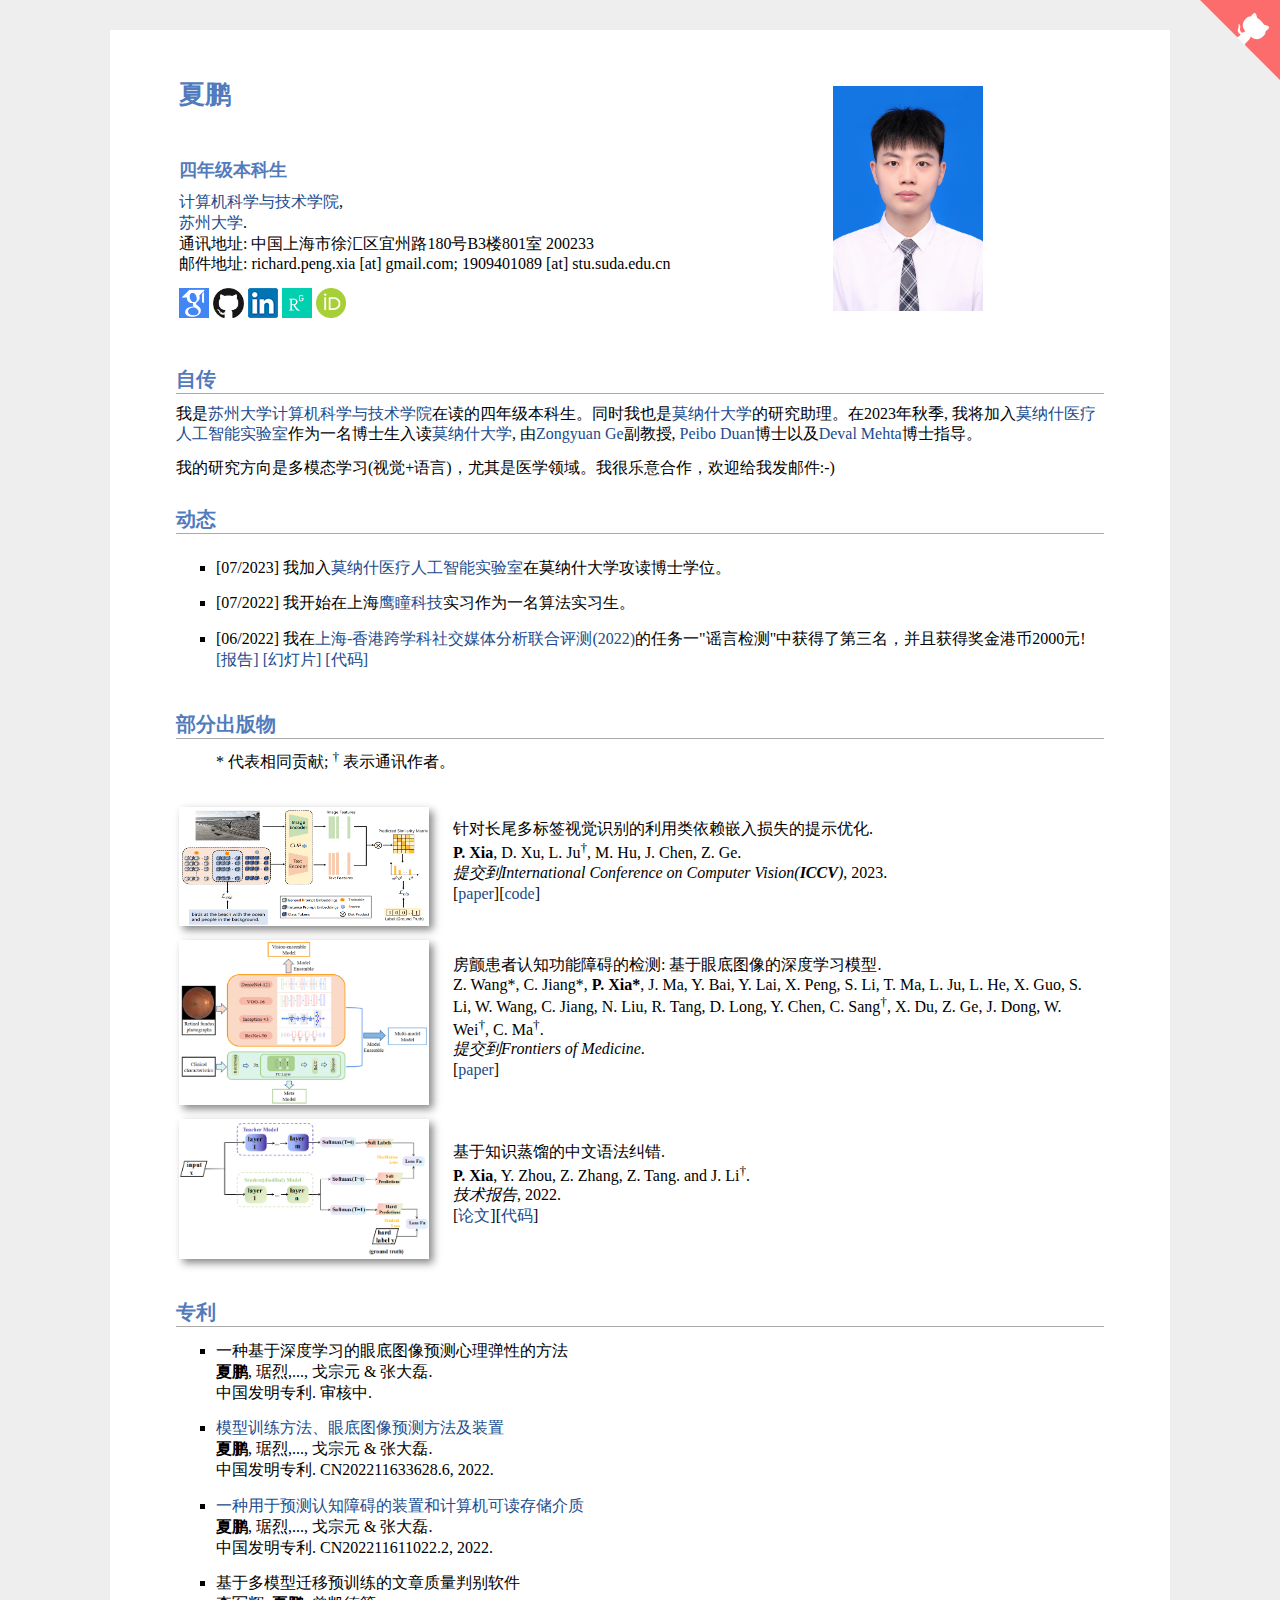
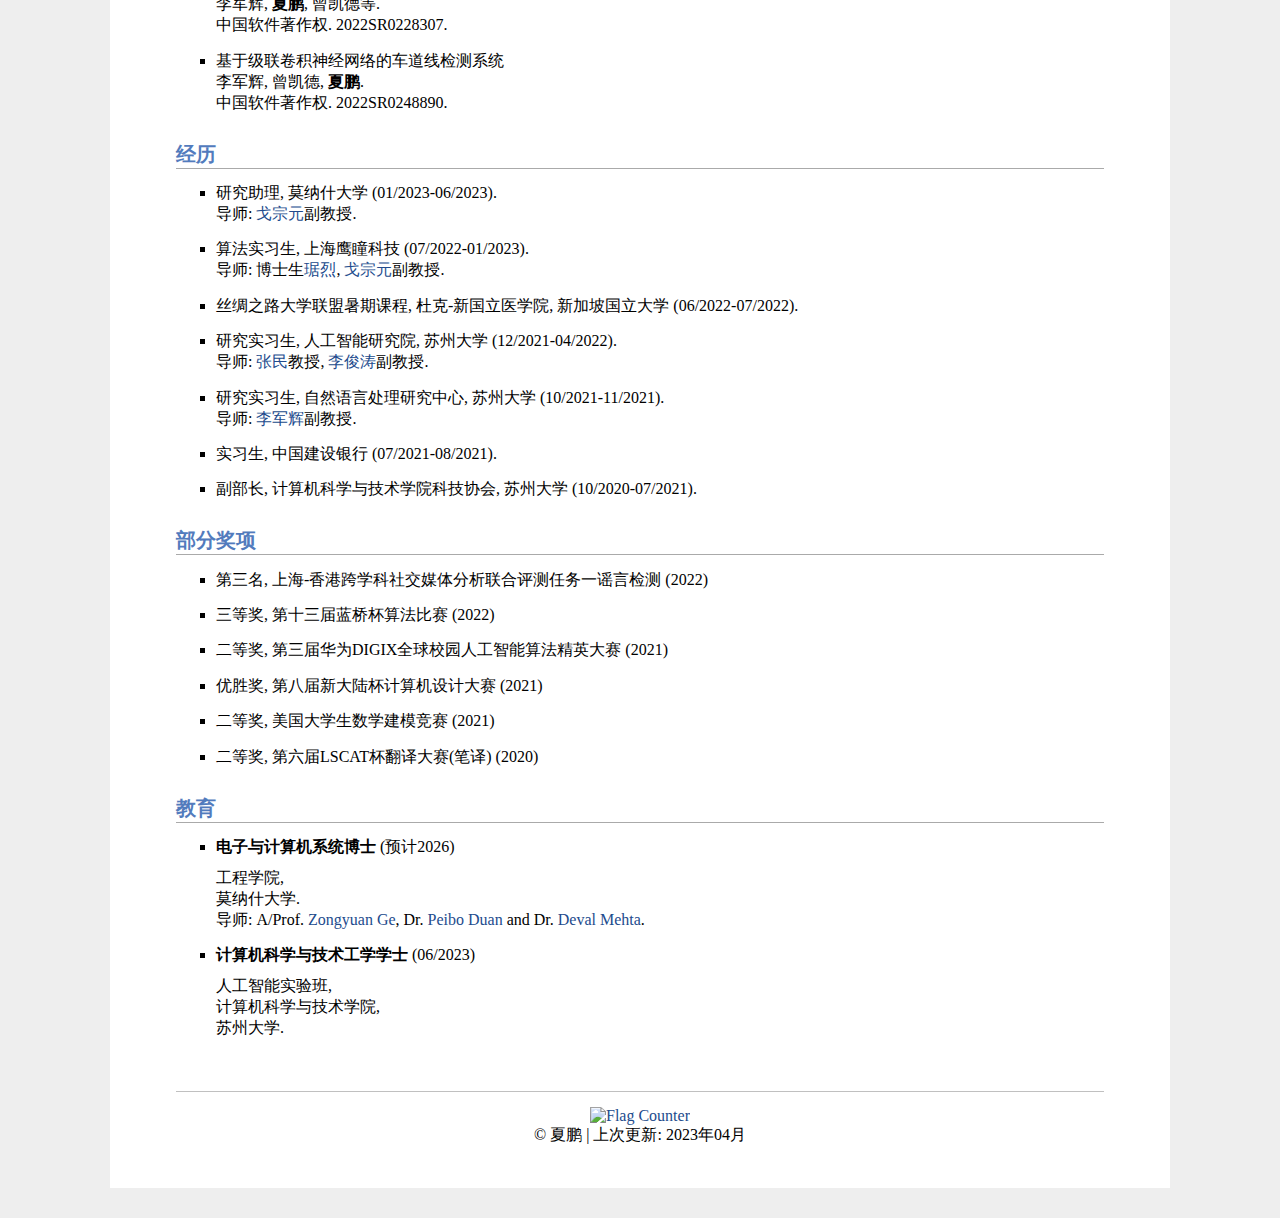
==== cn_homepage.html @ 4cd446a8 "update" ====
<!DOCTYPE html PUBLIC "-//W3C//DTD XHTML 1.1//EN"
  "http://www.w3.org/TR/xhtml11/DTD/xhtml11.dtd">
<html xmlns="http://www.w3.org/1999/xhtml" xml:lang="en">
<head>
<link rel="shortcut icon" href="myIcon.ico">
<link rel="icon" href="./img/nft_1~2.png" sizes="50x50">
<meta http-equiv="Content-Type" content="text/html;charset=utf-8" />

<meta name="keywords" content="Peng Xia, Xia Peng, AI, CS, Soochow University, Monash University"> 
<meta name="description" content="Peng Xia&#39;s home page">
<meta name="google-site-verification" content="X2QFrl-bPeg9AdlMt4VKT9v6MJUSTCf-SrY3CvKt4Zs" />
<link rel="stylesheet" href="jemdoc.css" type="text/css">
<title>夏鹏的主页</title>
<script>
(function(i,s,o,g,r,a,m){i['GoogleAnalyticsObject']=r;i[r]=i[r]||function(){
(i[r].q=i[r].q||[]).push(arguments)},i[r].l=1*new Date();a=s.createElement(o),
m=s.getElementsByTagName(o)[0];a.async=1;a.src=g;m.parentNode.insertBefore(a,m)
})(window,document,'script','https://www.google-analytics.com/analytics.js','ga');

ga('create', 'UA-159069803-1', 'auto');
ga('send', 'pageview');
</script>

</head>
<body>
<div id="layout-content" style="margin-top:25px">
 <a href="https://github.com/Richard88888" class="github-corner"><svg width="80" height="80" viewBox="0 0 250 250" style="fill:#FD6C6C; color:#fff; position: absolute; top: 0; border: 0; right: 0;"><path d="M0,0 L115,115 L130,115 L142,142 L250,250 L250,0 Z"></path><path d="M128.3,109.0 C113.8,99.7 119.0,89.6 119.0,89.6 C122.0,82.7 120.5,78.6 120.5,78.6 C119.2,72.0 123.4,76.3 123.4,76.3 C127.3,80.9 125.5,87.3 125.5,87.3 C122.9,97.6 130.6,101.9 134.4,103.2" fill="currentColor" style="transform-origin: 130px 106px;" class="octo-arm"></path><path d="M115.0,115.0 C114.9,115.1 118.7,116.5 119.8,115.4 L133.7,101.6 C136.9,99.2 139.9,98.4 142.2,98.6 C133.8,88.0 127.5,74.4 143.8,58.0 C148.5,53.4 154.0,51.2 159.7,51.0 C160.3,49.4 163.2,43.6 171.4,40.1 C171.4,40.1 176.1,42.5 178.8,56.2 C183.1,58.6 187.2,61.8 190.9,65.4 C194.5,69.0 197.7,73.2 200.1,77.6 C213.8,80.2 216.3,84.9 216.3,84.9 C212.7,93.1 206.9,96.0 205.4,96.6 C205.1,102.4 203.0,107.8 198.3,112.5 C181.9,128.9 168.3,122.5 157.7,114.1 C157.9,116.9 156.7,120.9 152.7,124.9 L141.0,136.5 C139.8,137.7 141.6,141.9 141.8,141.8 Z" fill="currentColor" class="octo-body"></path></svg></a><style>.github-corner:hover .octo-arm{animation:octocat-wave 560ms ease-in-out}@keyframes octocat-wave{0%,100%{transform:rotate(0)}20%,60%{transform:rotate(-25deg)}40%,80%{transform:rotate(10deg)}}@media (max-width:500px){.github-corner:hover .octo-arm{animation:none}.github-corner .octo-arm{animation:octocat-wave 560ms ease-in-out}}</style>
<style type="text/css">
#cn_name{font-family:楷体}
</style>
<table>
	<tbody>
		<tr>
			<td width="650">
				<div id="toptitle">					
					<h1 id="cn_name">夏鹏</h1><h1>
				</h1></div>

				<h3>	
四年级本科生</h3>
				<p>
					<a href="http://scst.suda.edu.cn">计算机科学与技术学院</a>,  <br>
					<a href="https://www.suda.edu.cn/">苏州大学</a>.
					<br>
					 通讯地址: 中国上海市徐汇区宜州路180号B3楼801室 200233 <br>
					邮件地址: richard.peng.xia [at] gmail.com; 1909401089 [at] stu.suda.edu.cn
				</p>
				<p> 
					<a href="https://scholar.google.com/citations?hl=zh-CN&user=0s-4sR4AAAAJ"><img src="./img/google_scholar.png" height="30px" style="margin-bottom:-3px"></a>
					<a href="https://github.com/Richard88888"><img src="./img/github_s.jpg" height="30px" style="margin-bottom:-3px"></a>
					<a href="https://www.linkedin.cn/incareer/in/peng-xia-a98783239"><img src="./img/LinkedIn_s.png" height="30px" style="margin-bottom:-3px"></a>
					<a href="https://www.researchgate.net/profile/Peng-Xia-26"><img src="./img/rg.png" height="30px" style="margin-bottom:-3px"></a>
					<a href="https://orcid.org/0000-0003-2676-9128"><img src="./img/orcid.jpeg" height="30px" style="margin-bottom:-3px"></a>
					
				</p>
			</td>
			<td>
				<img src="./img/xp.jpg" border="0" width="150"><br>
			</td>
		</tr><tr>
	</tr></tbody>
</table>

<h2 id="biography">自传</h2>
<p>
 	 我是<a href="https://www.suda.edu.cn/">苏州大学</a><a href="http://scst.suda.edu.cn">计算机科学与技术学院</a>在读的四年级本科生。同时我也是<a href="https://www.monash.edu/">莫纳什大学</a>的研究助理。在2023年秋季, 我将加入<a href="https://www.monash.edu/mmai-group">莫纳什医疗人工智能实验室</a>作为一名博士生入读<a href="https://www.monash.edu/">莫纳什大学</a>, 由<a href="https://scholar.google.com.au/citations?user=Q0gUrcIAAAAJ&hl=en">Zongyuan Ge</a>副教授, <a href="https://research.monash.edu/en/persons/ben-duan">Peibo Duan</a>博士以及<a href="https://scholar.google.com/citations?user=bbyetzcAAAAJ&hl=zh-CN&oi=ao">Deval Mehta</a>博士指导。 
</p>

<p> 我的研究方向是多模态学习(视觉+语言)，尤其是医学领域。我很乐意合作，欢迎给我发邮件:-) </p>

<h2>动态</h2>
<div style="overflow: scroll;">	
<ul>
	<li>
		[07/2023] 我加入<a href="https://www.monash.edu/mmai-group">莫纳什医疗人工智能实验室</a>在莫纳什大学攻读博士学位。
	</li>
	<li>
		[07/2022] 我开始在上海<a href="https://www.airdoc.com/english/index.html">鹰瞳科技</a>实习作为一名算法实习生。
	</li>
	<li>
		[06/2022] 我在<a href="http://fudan-disc.com/sharedtask/social22/">上海-香港跨学科社交媒体分析联合评测(2022)</a>的任务一"谣言检测"中获得了第三名，并且获得奖金港币2000元! <a href="./assets/shanghai_hk_shared_task_report.pdf">[报告]</a>  <a href="./assets/shanghai_hk_shared_task_slide.pdf">[幻灯片]</a> <a href="https://github.com/Richard88888/Trigger-Identification">[代码]</a>
	</li>
</ul>
</div>
	

<h2 id="publications">部分出版物</h2>
<!-- <ul>
	* 代表相同贡献; <sup>†</sup> 表示通讯作者。
</ul>	
	<h3>预印本</h3>
<ul>
	<li>
		<tr><td> <b>P. Xia</b>, D. Xu, M. Hu, L. Ju and Z. Ge<sup>†</sup>. 针对长尾多标签视觉识别的利用类依赖嵌入损失的提示优化.  </td></tr>
	</li>
	<li>
		<tr><td> Z. Wang*, C. Jiang*, <b>P. Xia*</b>,S. Li, T. Ma, L. Ju, L. He, X. Guo, S. Li, W. Wang, C. Jiang, N. Liu, R. Tang, D. Long, Y. Chen, C. Sang, X. Du, Z. Ge and C. Ma<sup>†</sup>. 房颤患者认知功能障碍的检测: 基于眼底图像的深度学习模型. 提交到Lancet Digital Health.  </td></tr>
	</li>
	<li>
		<tr><td> <b>P. Xia</b>, Y. Zhou, Z. Zhang, Z. Tang. and J. Li<sup>†</sup>. 基于知识蒸馏的中文语法纠错[J]. arXiv preprint arXiv:2208.00351, 2022. <a href="https://arxiv.org/abs/2208.00351">[摘要]</a> <a href="https://arxiv.org/pdf/2208.00351">[论文]</a> <a href="https://github.com/Richard88888/KD-CGEC">[代码]</a> </td></tr>
	</li>
</ul>	 -->
<table id="tbPublications" width="100%">
	<tbody>
	<ul>
		* 代表相同贡献; <sup>†</sup> 表示通讯作者。
	</ul>

	<tr>
		<td width="270">
		<img src="./img/fig3.png" width="250px" style="box-shadow: 4px 4px 8px #888" class="center">
		</td>		
		<td> 针对长尾多标签视觉识别的利用类依赖嵌入损失的提示优化. <br>
			<b>P. Xia</b>, D. Xu, L. Ju<sup>†</sup>, M. Hu, J. Chen, Z. Ge. <br>
		<em>提交到International Conference on Computer Vision(<i><b>ICCV</b></i>)</em>, 2023.
		<p>[<a href="" target="_blank">paper</a>][<a href="" target="_blank">code</a>]</p>
		</td>
	</tr>
	<tr>&nbsp</tr>
	    <tr>&nbsp</tr>
	    <tr>&nbsp</tr>
		
	<tr>
		<td width="270">
		<img src="./img/fig2.png" width="250px" style="box-shadow: 4px 4px 8px #888" class="center">
		</td>		
		<td> 房颤患者认知功能障碍的检测: 基于眼底图像的深度学习模型. <br>
			Z. Wang*, C. Jiang*, <b>P. Xia*</b>, J. Ma, Y. Bai, Y. Lai, X. Peng, S. Li, T. Ma, L. Ju, L. He, X. Guo, S. Li, W. Wang, C. Jiang, N. Liu, R. Tang, D. Long, Y. Chen, C. Sang<sup>†</sup>, X. Du, Z. Ge, J. Dong, W. Wei<sup>†</sup>, C. Ma<sup>†</sup>.  <br>
		<em>提交到Frontiers of Medicine</em>.
		<p>[<a href="" target="_blank">paper</a>]</p>
		</td>
	</tr>
	<tr>&nbsp</tr>
    <tr>&nbsp</tr>
    <tr>&nbsp</tr>
		
	<tr>
		<td width="270">
		<img src="./img/fig1.png" width="250px" style="box-shadow: 4px 4px 8px #888" class="center">
		</td>		
		<td> 基于知识蒸馏的中文语法纠错. <br>
			<b>P. Xia</b>, Y. Zhou, Z. Zhang, Z. Tang. and J. Li<sup>†</sup>. <br>
		<em>技术报告</em>, 2022. 
		<p>[<a href="https://arxiv.org/pdf/2208.00351" target="_blank">论文</a>][<a href="https://github.com/Richard88888/KD-CGEC" target="_blank">代码</a>]</p>
		</td>
	</tr>
	<tr>&nbsp</tr>
	    <tr>&nbsp</tr>
	    <tr>&nbsp</tr>
</tbody></table>

	
<h2 id="patents">专利</h2>
<ul>
	<li>
		一种基于深度学习的眼底图像预测心理弹性的方法<br>
		<b>夏鹏</b>, 琚烈,..., 戈宗元 & 张大磊.<br>
		中国发明专利. 审核中.<br>
	</li>
	<li>
		<a href="https://www.patentstar.com.cn/Search/Detail?ANE=5DAA4BDA9DIE9IDE7BFA7GAA9FCE9EDB5BBA8BBA9HBBADGA">模型训练方法、眼底图像预测方法及装置</a><br>
		<b>夏鹏</b>, 琚烈,..., 戈宗元 & 张大磊.<br>
		中国发明专利. CN202211633628.6, 2022.<br>
	</li>
	<li>
		<a href="https://www.patentstar.com.cn/Search/Detail?ANE=9EFC3CBA7DCA9CGB9EHD6BEABEIA6FAA6EBA5EBA7AFA8DDA">一种用于预测认知障碍的装置和计算机可读存储介质</a><br>
		<b>夏鹏</b>, 琚烈,..., 戈宗元 & 张大磊.<br>
		中国发明专利. CN202211611022.2, 2022.<br>
	</li>
	<li>
		
		基于多模型迁移预训练的文章质量判别软件<br>
		李军辉, <b>夏鹏</b>, 曾凯德等.<br>
		中国软件著作权. 2022SR0228307.<br>
	</li>
	<li>
		基于级联卷积神经网络的车道线检测系统<br>
		李军辉, 曾凯德, <b>夏鹏</b>.<br>
		中国软件著作权. 2022SR0248890.<br>
	</li>
</ul>
	
	
<h2 id="experiences">经历</h2>
<ul>
<li>	
	<tr><td> 研究助理, 莫纳什大学 (01/2023-06/2023). <br>
	导师: <a href="https://scholar.google.com.au/citations?user=Q0gUrcIAAAAJ&hl=en">戈宗元</a>副教授. <br>
	</td></tr>
</li>
<li>	
	<tr><td> 算法实习生, 上海鹰瞳科技 (07/2022-01/2023). <br>
	导师: 博士生<a href="https://scholar.google.com.au/citations?user=Q6XB27gAAAAJ&hl=en">琚烈</a>, <a href="https://scholar.google.com.au/citations?user=Q0gUrcIAAAAJ&hl=en">戈宗元</a>副教授. <br>
	</td></tr>
</li>
<li>	
	<tr><td> 丝绸之路大学联盟暑期课程, 杜克-新国立医学院, 新加坡国立大学 (06/2022-07/2022). <br> 
	</td></tr>
</li>
<li>	
	<tr><td> 研究实习生, 人工智能研究院, 苏州大学 (12/2021-04/2022). <br> 
	 导师: <a href="https://scholar.google.com/citations?hl=zh-CN&user=CncXH-YAAAAJ">张民</a>教授, <a href="https://lijuntaopku.github.io/">李俊涛</a>副教授. <br>
	</td></tr>
</li>
<li>	
	<tr><td> 研究实习生, 自然语言处理研究中心, 苏州大学 (10/2021-11/2021). <br> 
	导师: <a href="https://dblp.uni-trier.de/pid/08/500.html">李军辉</a>副教授. <br>	
	</td></tr>
</li>
<li>	
	<tr><td> 实习生, 中国建设银行 (07/2021-08/2021). <br>
	</td></tr>
</li>
<li>
	<tr><td> 副部长, 计算机科学与技术学院科技协会, 苏州大学 (10/2020-07/2021). <br>
	</td></tr>
</li>	
</ul>	
	


<h2 id="awards">部分奖项</h2>
<ul>
	<li>
		<tr><td> 第三名, 上海-香港跨学科社交媒体分析联合评测任务一谣言检测 (2022) </td></tr>
	</li>
	<li>
		<tr><td> 三等奖, 第十三届蓝桥杯算法比赛 (2022) </td></tr>
	</li>
	<li>
		<tr><td> 二等奖, 第三届华为DIGIX全球校园人工智能算法精英大赛 (2021) </td></tr>
	</li>
	<li>
		<tr><td> 优胜奖, 第八届新大陆杯计算机设计大赛 (2021) </td></tr>
	</li>
	<li>
		<tr><td> 二等奖, 美国大学生数学建模竞赛 (2021) </td></tr>
	</li>
	<li>
		<tr><td> 二等奖, 第六届LSCAT杯翻译大赛(笔译) (2020) </td></tr>
	</li>
</ul>

<h2 id="education">教育</h2>
<ul>
<li>	
	<tr><td> <b>电子与计算机系统博士</b> (预计2026) <br/>
	<div style="line-height:10px"><br/></div>
	工程学院, <br>
	莫纳什大学. <br>
	导师: A/Prof. <a href="https://scholar.google.com.au/citations?user=Q0gUrcIAAAAJ&hl=en">Zongyuan Ge</a>, Dr. <a href="https://research.monash.edu/en/persons/ben-duan">Peibo Duan</a> and Dr. <a href="https://scholar.google.com/citations?user=bbyetzcAAAAJ&hl=zh-CN&oi=ao">Deval Mehta</a>. <br>
	</td></tr>
</li>

<li>	
	<tr><td> <b>计算机科学与技术工学学士</b> (06/2023) <br/>
	<div style="line-height:10px"><br/></div>
	人工智能实验班, <br>
	计算机科学与技术学院, <br>
	苏州大学. <br>
	<!-- Advisor: A/Prof. <a href="https://dblp.uni-trier.de/pid/08/500.html">Junhui Li</a> and A/Prof. <a href="https://lijuntaopku.github.io/">Juntao Li</a>. <br>	 -->
	</td></tr>
</li>
</ul>	

<div id="footer">
	<div id="footer-text"></div>
</div>
	<p><center>
	<a href="https://info.flagcounter.com/0RkS"><img src="https://s05.flagcounter.com/map/0RkS/size_s/txt_000000/border_CCCCCC/pageviews_1/viewers_0/flags_0/" alt="Flag Counter" border="0"></a>
      	<br> 
	&copy; 夏鹏 | 上次更新: 2023年04月
		</center></p>


</div>

</body></html>
---- jemdoc.css ----
/* Default css file for jemdoc. */

table#tlayout {
    border: none;
    border-collapse: separate;
    background: white;
}
/*
body {
	background: white;
	padding-bottom: 8px;
	margin: 0;
}
*/

.nav li{
	font-family: Georgia, serif;
	padding: 8px 15px;
	float: left;
	list-style: none;
	color: #000;
    background-color: #ffffff; 
	border-bottom: 2px #000 solid;
}

html {
  background-color: #eeeeee; 
}

body { 
  font-family: Georgia, serif;
  color: #000;
  background-color: #ffffff; 
  text-align:left; /* for IE */
  margin-top: 30px; 
  margin-bottom: 30px;
  margin-left: auto;
  margin-right: auto;
  padding-left:  50px;
  padding-right: 50px;
  padding-top: 10px;
  padding-bottom: 30px;
  max-width: 960px;
}

#layout-menu {
	background: #f6f6f6;
	border: 1px solid #dddddd;
	padding-top: 0.5em;
	padding-left: 8px;
	padding-right: 8px;
	font-size: 1.0em;
	width: auto;
	white-space: nowrap;
    text-align: left;
    vertical-align: top;
}

#layout-menu td {
	background: #f4f4f4;
    vertical-align: top;
}

#layout-content {
	padding-top: 0.0em;
	padding-left: 1.0em;
	padding-right: 1.0em;
    border: none;
    background: white;
    text-align: left;
    vertical-align: top;
}

#layout-menu a {
	line-height: 1.5em;
	margin-left: 0.5em;
}

tt {
    background: #ffffdd;
}

pre, tt {
	font-size: 90%;
	font-family: monaco, monospace;
}

a, a > tt {
	color: #224b8d;
	text-decoration: none;
}

a:hover {
	border-bottom: 1px gray dotted;
}

#layout-menu a.current:link, #layout-menu a.current:visited {
	color: #022b6d;
	border-bottom: 1px gray solid;
}
#layout-menu a:link, #layout-menu a:visited, #layout-menu a:hover {
	color: #527bbd;
	text-decoration: none;
}
#layout-menu a:hover {
	text-decoration: none;
}

div.menu-category {
	border-bottom: 1px solid gray;
	margin-top: 0.8em;
	padding-top: 0.2em;
	padding-bottom: 0.1em;
	font-weight: bold;
}

div.menu-item {
	padding-left: 16px;
	text-indent: -16px;
}

div#toptitle {
	padding-bottom: 0.2em;
	margin-bottom: 1.5em;
	/*border-bottom: 3px double gray;*/
}

/* Reduce space if we begin the page with a title. */
div#toptitle + h2, div#toptitle + h3 {
	margin-top: 0em;
}

div#subtitle {
	margin-top: 0.0em;
	margin-bottom: 0.0em;
	padding-top: 0em;
	padding-bottom: 0.1em;
}

em {
	font-style: italic;
}

strong {
	font-weight: bold;
}


h1, h2, h3 {
	color: #527bbd;
	margin-top: 0.7em;
	margin-bottom: 0.5em;
	padding-bottom: 0.2em;
	line-height: 1.0;
	padding-top: 0.5em;
	border-bottom: 1px solid #aaaaaa;
}

h1 {
	font-size: 165%;
	padding-bottom: 0.3em;
}

h2 {
	padding-top: 0.8em;
	font-size: 125%;
}

h2 + h3 {
    padding-top: 0.2em;
}

h3 {
	font-size: 110%;
	border-bottom: none;
}

p {
	margin-top: 0.0em;
	margin-bottom: 0.8em;
	padding: 0;
	line-height: 1.3;
}

pre {
	padding: 0;
	margin: 0;
}

div#footer {
	font-size: small;
	border-top: 1px solid #c0c0c0;
	padding-top: 0.1em;
	margin-top: 4.0em;
	color: #c0c0c0;
}

div#footer a {
	color: #80a0b0;
}

div#footer-text {
	float: left;
	padding-bottom: 8px;
}

ul, ol, dl {
	margin-top: 0.2em;
	padding-top: 0;
	margin-bottom: 0.8em;
}

dt {
	margin-top: 0.5em;
	margin-bottom: 0;
}

dl {
	margin-left: 20px;
}

dd {
	color: #222222;
}

dd > *:first-child {
	margin-top: 0;
}

ul {
	list-style-position: outside;
	list-style-type: square;
}

p + ul, p + ol {
	margin-top: -0.5em;
}

li {
	margin-top:0.9em;
}

ol {
	list-style-position: outside;
	list-style-type: decimal;
}

li p, dd p {
	margin-bottom: 0.3em;
}


ol ol {
	list-style-type: lower-alpha;
}

ol ol ol {
	list-style-type: lower-roman;
}

p + div.codeblock {
	margin-top: -0.6em;
}

div.codeblock, div.infoblock {
	margin-right: 0%;
	margin-top: 1.2em;
	margin-bottom: 1.3em;
}

div.blocktitle {
	font-weight: bold;
	color: #cd7b62;
	margin-top: 1.2em;
	margin-bottom: 0.1em;
}

div.blockcontent {
	border: 1px solid silver;
	padding: 0.3em 0.5em;
}

div.infoblock > div.blockcontent {
	background: #ffffee;
}

div.blockcontent p + ul, div.blockcontent p + ol {
	margin-top: 0.4em;
}

div.infoblock p {
	margin-bottom: 0em;
}

div.infoblock li p, div.infoblock dd p {
	margin-bottom: 0.5em;
}

div.infoblock p + p {
	margin-top: 0.8em;
}

div.codeblock > div.blockcontent {
	background: #f6f6f6;
}

span.pycommand {
	color: #000070;
}

span.statement {
	color: #008800;
}
span.builtin {
	color: #000088;
}
span.special {
	color: #990000;
}
span.operator {
	color: #880000;
}
span.error {
	color: #aa0000;
}
span.comment, span.comment > *, span.string, span.string > * {
	color: #606060;
}

@media print {
	#layout-menu { display: none; }
}

#fwtitle {
	margin: 2px;
}

#fwtitle #toptitle {
	padding-left: 0.5em;
	margin-bottom: 0.5em;
}

#layout-content h1:first-child, #layout-content h2:first-child, #layout-content h3:first-child {
	margin-top: -0.7em;
}

div#toptitle h1, #layout-content div#toptitle h1 {
	margin-bottom: 0.0em;
	padding-bottom: 0.1em;
	padding-top: 0;
	margin-top: 0.5em;
	border-bottom: none;
}

img.eq {
	padding: 0;
	padding-left: 0.1em;
	padding-right: 0.1em;
	margin: 0;
}

img.eqwl {
	padding-left: 2em;
	padding-top: 0.6em;
	padding-bottom: 0.2em;
	margin: 0;
}

table + table {
    margin-top: 1em;
}

tr.heading {
    font-weight: bold;
    border-bottom: 2px solid black;
}

img {
    border: none;
}

table.imgtable, table.imgtable td {
    border: none;
    text-align: left;
}
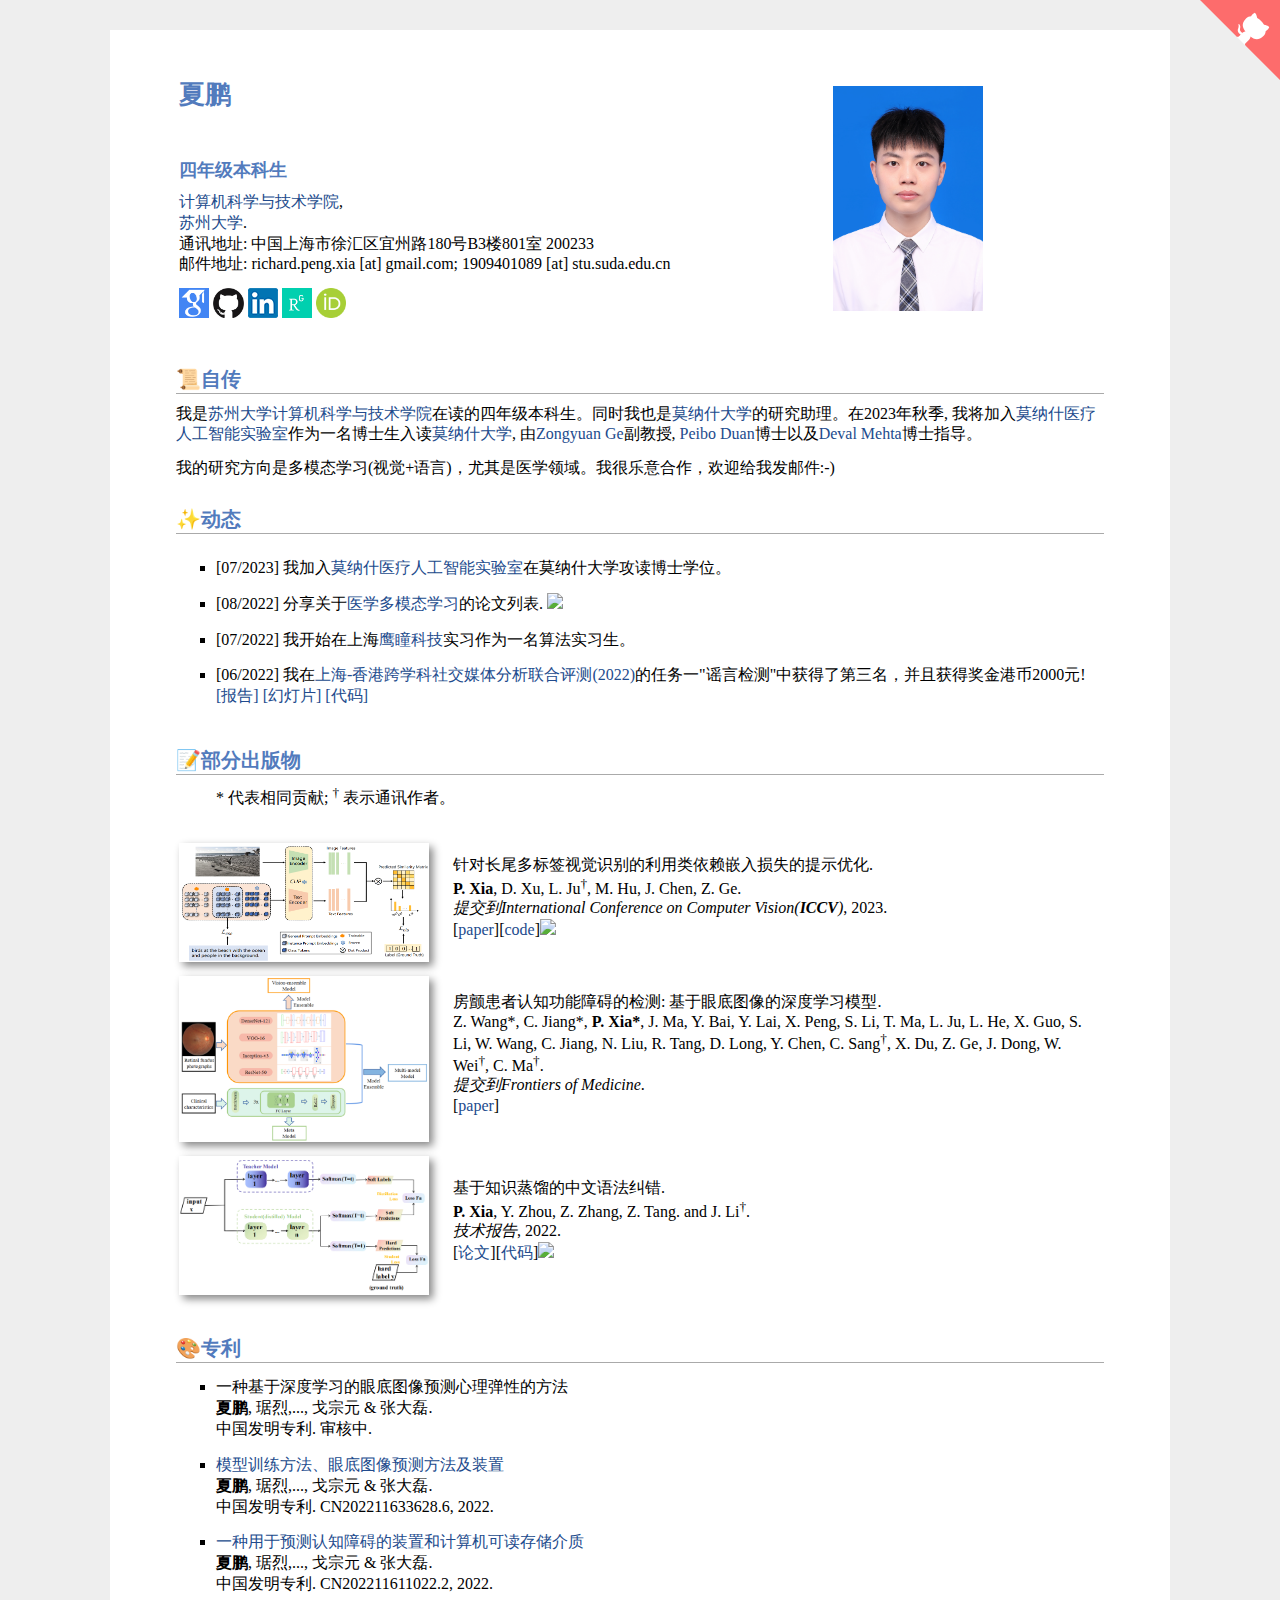
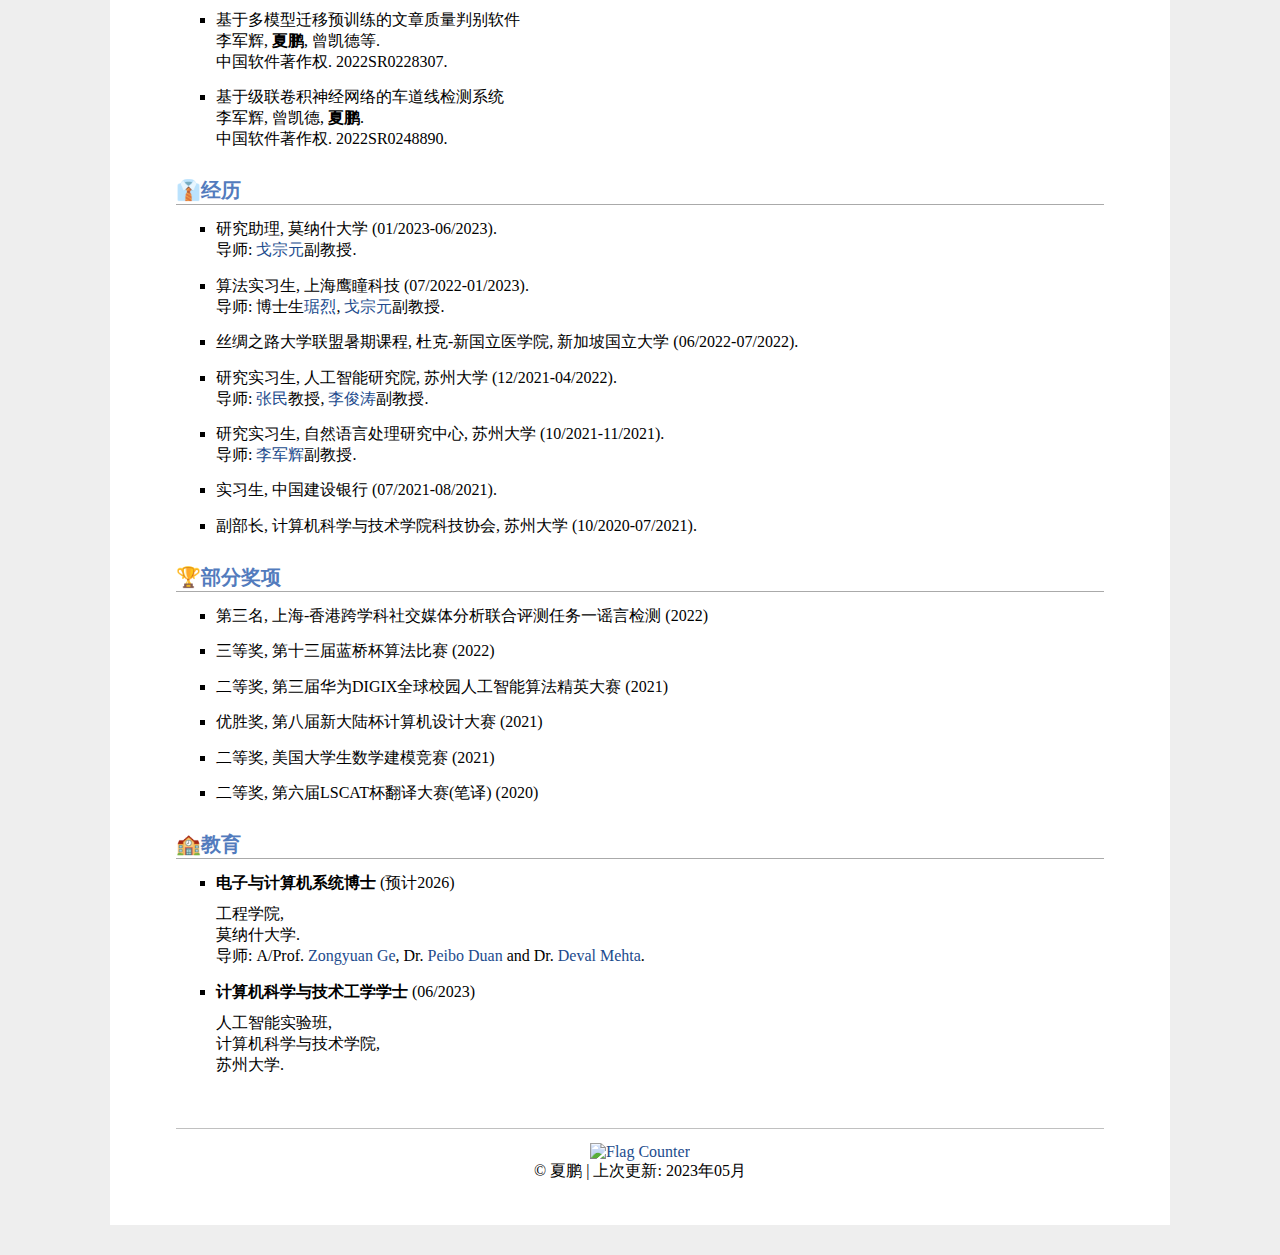
==== commit 902803e4: "Update index.html" ====
--- a/cn_homepage.html
+++ b/cn_homepage.html
@@ -7,7 +7,7 @@
 <meta http-equiv="Content-Type" content="text/html;charset=utf-8" />
 
 <meta name="keywords" content="Peng Xia, Xia Peng, AI, CS, Soochow University, Monash University"> 
-<meta name="description" content="Peng Xia&#39;s home page">
+<meta name="description" content="Peng Xia&#39;s homepage">
 <meta name="google-site-verification" content="X2QFrl-bPeg9AdlMt4VKT9v6MJUSTCf-SrY3CvKt4Zs" />
 <link rel="stylesheet" href="jemdoc.css" type="text/css">
 <title>夏鹏的主页</title>
@@ -24,7 +24,7 @@
 </head>
 <body>
 <div id="layout-content" style="margin-top:25px">
- <a href="https://github.com/Richard88888" class="github-corner"><svg width="80" height="80" viewBox="0 0 250 250" style="fill:#FD6C6C; color:#fff; position: absolute; top: 0; border: 0; right: 0;"><path d="M0,0 L115,115 L130,115 L142,142 L250,250 L250,0 Z"></path><path d="M128.3,109.0 C113.8,99.7 119.0,89.6 119.0,89.6 C122.0,82.7 120.5,78.6 120.5,78.6 C119.2,72.0 123.4,76.3 123.4,76.3 C127.3,80.9 125.5,87.3 125.5,87.3 C122.9,97.6 130.6,101.9 134.4,103.2" fill="currentColor" style="transform-origin: 130px 106px;" class="octo-arm"></path><path d="M115.0,115.0 C114.9,115.1 118.7,116.5 119.8,115.4 L133.7,101.6 C136.9,99.2 139.9,98.4 142.2,98.6 C133.8,88.0 127.5,74.4 143.8,58.0 C148.5,53.4 154.0,51.2 159.7,51.0 C160.3,49.4 163.2,43.6 171.4,40.1 C171.4,40.1 176.1,42.5 178.8,56.2 C183.1,58.6 187.2,61.8 190.9,65.4 C194.5,69.0 197.7,73.2 200.1,77.6 C213.8,80.2 216.3,84.9 216.3,84.9 C212.7,93.1 206.9,96.0 205.4,96.6 C205.1,102.4 203.0,107.8 198.3,112.5 C181.9,128.9 168.3,122.5 157.7,114.1 C157.9,116.9 156.7,120.9 152.7,124.9 L141.0,136.5 C139.8,137.7 141.6,141.9 141.8,141.8 Z" fill="currentColor" class="octo-body"></path></svg></a><style>.github-corner:hover .octo-arm{animation:octocat-wave 560ms ease-in-out}@keyframes octocat-wave{0%,100%{transform:rotate(0)}20%,60%{transform:rotate(-25deg)}40%,80%{transform:rotate(10deg)}}@media (max-width:500px){.github-corner:hover .octo-arm{animation:none}.github-corner .octo-arm{animation:octocat-wave 560ms ease-in-out}}</style>
+ <a href="https://github.com/richard-peng-xia" class="github-corner"><svg width="80" height="80" viewBox="0 0 250 250" style="fill:#FD6C6C; color:#fff; position: absolute; top: 0; border: 0; right: 0;"><path d="M0,0 L115,115 L130,115 L142,142 L250,250 L250,0 Z"></path><path d="M128.3,109.0 C113.8,99.7 119.0,89.6 119.0,89.6 C122.0,82.7 120.5,78.6 120.5,78.6 C119.2,72.0 123.4,76.3 123.4,76.3 C127.3,80.9 125.5,87.3 125.5,87.3 C122.9,97.6 130.6,101.9 134.4,103.2" fill="currentColor" style="transform-origin: 130px 106px;" class="octo-arm"></path><path d="M115.0,115.0 C114.9,115.1 118.7,116.5 119.8,115.4 L133.7,101.6 C136.9,99.2 139.9,98.4 142.2,98.6 C133.8,88.0 127.5,74.4 143.8,58.0 C148.5,53.4 154.0,51.2 159.7,51.0 C160.3,49.4 163.2,43.6 171.4,40.1 C171.4,40.1 176.1,42.5 178.8,56.2 C183.1,58.6 187.2,61.8 190.9,65.4 C194.5,69.0 197.7,73.2 200.1,77.6 C213.8,80.2 216.3,84.9 216.3,84.9 C212.7,93.1 206.9,96.0 205.4,96.6 C205.1,102.4 203.0,107.8 198.3,112.5 C181.9,128.9 168.3,122.5 157.7,114.1 C157.9,116.9 156.7,120.9 152.7,124.9 L141.0,136.5 C139.8,137.7 141.6,141.9 141.8,141.8 Z" fill="currentColor" class="octo-body"></path></svg></a><style>.github-corner:hover .octo-arm{animation:octocat-wave 560ms ease-in-out}@keyframes octocat-wave{0%,100%{transform:rotate(0)}20%,60%{transform:rotate(-25deg)}40%,80%{transform:rotate(10deg)}}@media (max-width:500px){.github-corner:hover .octo-arm{animation:none}.github-corner .octo-arm{animation:octocat-wave 560ms ease-in-out}}</style>
 <style type="text/css">
 #cn_name{font-family:楷体}
 </style>
@@ -47,7 +47,7 @@
 				</p>
 				<p> 
 					<a href="https://scholar.google.com/citations?hl=zh-CN&user=0s-4sR4AAAAJ"><img src="./img/google_scholar.png" height="30px" style="margin-bottom:-3px"></a>
-					<a href="https://github.com/Richard88888"><img src="./img/github_s.jpg" height="30px" style="margin-bottom:-3px"></a>
+					<a href="https://github.com/richard-peng-xia"><img src="./img/github_s.jpg" height="30px" style="margin-bottom:-3px"></a>
 					<a href="https://www.linkedin.cn/incareer/in/peng-xia-a98783239"><img src="./img/LinkedIn_s.png" height="30px" style="margin-bottom:-3px"></a>
 					<a href="https://www.researchgate.net/profile/Peng-Xia-26"><img src="./img/rg.png" height="30px" style="margin-bottom:-3px"></a>
 					<a href="https://orcid.org/0000-0003-2676-9128"><img src="./img/orcid.jpeg" height="30px" style="margin-bottom:-3px"></a>
@@ -61,43 +61,46 @@
 	</tr></tbody>
 </table>
 
-<h2 id="biography">自传</h2>
+<h2 id="biography">📜自传</h2>
 <p>
  	 我是<a href="https://www.suda.edu.cn/">苏州大学</a><a href="http://scst.suda.edu.cn">计算机科学与技术学院</a>在读的四年级本科生。同时我也是<a href="https://www.monash.edu/">莫纳什大学</a>的研究助理。在2023年秋季, 我将加入<a href="https://www.monash.edu/mmai-group">莫纳什医疗人工智能实验室</a>作为一名博士生入读<a href="https://www.monash.edu/">莫纳什大学</a>, 由<a href="https://scholar.google.com.au/citations?user=Q0gUrcIAAAAJ&hl=en">Zongyuan Ge</a>副教授, <a href="https://research.monash.edu/en/persons/ben-duan">Peibo Duan</a>博士以及<a href="https://scholar.google.com/citations?user=bbyetzcAAAAJ&hl=zh-CN&oi=ao">Deval Mehta</a>博士指导。 
 </p>
 
 <p> 我的研究方向是多模态学习(视觉+语言)，尤其是医学领域。我很乐意合作，欢迎给我发邮件:-) </p>
 
-<h2>动态</h2>
+<h2>✨动态</h2>
 <div style="overflow: scroll;">	
 <ul>
 	<li>
 		[07/2023] 我加入<a href="https://www.monash.edu/mmai-group">莫纳什医疗人工智能实验室</a>在莫纳什大学攻读博士学位。
 	</li>
 	<li>
+		[08/2022] 分享关于<a href="https://github.com/richard-peng-xia/awesome-multimodal-in-medical-imaging">医学多模态学习</a>的论文列表. <a href="https://github.com/richard-peng-xia/awesome-multimodal-in-medical-imaging"><img src="https://img.shields.io/github/stars/richard-peng-xia/awesome-multimodal-in-medical-imaging?style=social&label=Code+Stars"></img></a>
+	</li>
+	<li>
 		[07/2022] 我开始在上海<a href="https://www.airdoc.com/english/index.html">鹰瞳科技</a>实习作为一名算法实习生。
 	</li>
 	<li>
-		[06/2022] 我在<a href="http://fudan-disc.com/sharedtask/social22/">上海-香港跨学科社交媒体分析联合评测(2022)</a>的任务一"谣言检测"中获得了第三名，并且获得奖金港币2000元! <a href="./assets/shanghai_hk_shared_task_report.pdf">[报告]</a>  <a href="./assets/shanghai_hk_shared_task_slide.pdf">[幻灯片]</a> <a href="https://github.com/Richard88888/Trigger-Identification">[代码]</a>
+		[06/2022] 我在<a href="http://fudan-disc.com/sharedtask/social22/">上海-香港跨学科社交媒体分析联合评测(2022)</a>的任务一"谣言检测"中获得了第三名，并且获得奖金港币2000元! <a href="./assets/shanghai_hk_shared_task_report.pdf">[报告]</a>  <a href="./assets/shanghai_hk_shared_task_slide.pdf">[幻灯片]</a> <a href="https://github.com/richard-peng-xia/Trigger-Identification">[代码]</a>
 	</li>
 </ul>
 </div>
 	
 
-<h2 id="publications">部分出版物</h2>
+<h2 id="publications">📝部分出版物</h2>
 <!-- <ul>
 	* 代表相同贡献; <sup>†</sup> 表示通讯作者。
 </ul>	
 	<h3>预印本</h3>
 <ul>
 	<li>
-		<tr><td> <b>P. Xia</b>, D. Xu, M. Hu, L. Ju and Z. Ge<sup>†</sup>. 针对长尾多标签视觉识别的利用类依赖嵌入损失的提示优化.  </td></tr>
+		<tr><td> <b>P. Xia</b>, D. Xu, L. Ju, M. Hu, J. Chen and Z. Ge<sup>†</sup>. 针对长尾多标签视觉识别的利用类依赖嵌入损失的提示优化.  </td></tr>
 	</li>
 	<li>
 		<tr><td> Z. Wang*, C. Jiang*, <b>P. Xia*</b>,S. Li, T. Ma, L. Ju, L. He, X. Guo, S. Li, W. Wang, C. Jiang, N. Liu, R. Tang, D. Long, Y. Chen, C. Sang, X. Du, Z. Ge and C. Ma<sup>†</sup>. 房颤患者认知功能障碍的检测: 基于眼底图像的深度学习模型. 提交到Lancet Digital Health.  </td></tr>
 	</li>
 	<li>
-		<tr><td> <b>P. Xia</b>, Y. Zhou, Z. Zhang, Z. Tang. and J. Li<sup>†</sup>. 基于知识蒸馏的中文语法纠错[J]. arXiv preprint arXiv:2208.00351, 2022. <a href="https://arxiv.org/abs/2208.00351">[摘要]</a> <a href="https://arxiv.org/pdf/2208.00351">[论文]</a> <a href="https://github.com/Richard88888/KD-CGEC">[代码]</a> </td></tr>
+		<tr><td> <b>P. Xia</b>, Y. Zhou, Z. Zhang, Z. Tang. and J. Li<sup>†</sup>. 基于知识蒸馏的中文语法纠错[J]. arXiv preprint arXiv:2208.00351, 2022. <a href="https://arxiv.org/abs/2208.00351">[摘要]</a> <a href="https://arxiv.org/pdf/2208.00351">[论文]</a> <a href="https://github.com/richard-peng-xia/KD-CGEC">[代码]</a> </td></tr>
 	</li>
 </ul>	 -->
 <table id="tbPublications" width="100%">
@@ -113,7 +116,7 @@
 		<td> 针对长尾多标签视觉识别的利用类依赖嵌入损失的提示优化. <br>
 			<b>P. Xia</b>, D. Xu, L. Ju<sup>†</sup>, M. Hu, J. Chen, Z. Ge. <br>
 		<em>提交到International Conference on Computer Vision(<i><b>ICCV</b></i>)</em>, 2023.
-		<p>[<a href="" target="_blank">paper</a>][<a href="" target="_blank">code</a>]</p>
+		<p>[<a href="https://arxiv.org/pdf/2305.04536" target="_blank">paper</a>][<a href="https://github.com/richard-peng-xia/LMPT" target="_blank">code</a>]<a href="https://github.com/richard-peng-xia/LMPT"><img src="https://img.shields.io/github/stars/richard-peng-xia/LMPT?style=social&label=Code+Stars"></img></a></p>
 		</td>
 	</tr>
 	<tr>&nbsp</tr>
@@ -141,7 +144,7 @@
 		<td> 基于知识蒸馏的中文语法纠错. <br>
 			<b>P. Xia</b>, Y. Zhou, Z. Zhang, Z. Tang. and J. Li<sup>†</sup>. <br>
 		<em>技术报告</em>, 2022. 
-		<p>[<a href="https://arxiv.org/pdf/2208.00351" target="_blank">论文</a>][<a href="https://github.com/Richard88888/KD-CGEC" target="_blank">代码</a>]</p>
+		<p>[<a href="https://arxiv.org/pdf/2208.00351" target="_blank">论文</a>][<a href="https://github.com/richard-peng-xia/KD-CGEC" target="_blank">代码</a>]<a href="https://github.com/richard-peng-xia/KD-CGEC"><img src="https://img.shields.io/github/stars/richard-peng-xia/KD-CGEC?style=social&label=Code+Stars"></img></a></p>
 		</td>
 	</tr>
 	<tr>&nbsp</tr>
@@ -150,7 +153,7 @@
 </tbody></table>
 
 	
-<h2 id="patents">专利</h2>
+<h2 id="patents">🎨专利</h2>
 <ul>
 	<li>
 		一种基于深度学习的眼底图像预测心理弹性的方法<br>
@@ -181,7 +184,7 @@
 </ul>
 	
 	
-<h2 id="experiences">经历</h2>
+<h2 id="experiences">👔经历</h2>
 <ul>
 <li>	
 	<tr><td> 研究助理, 莫纳什大学 (01/2023-06/2023). <br>
@@ -219,7 +222,7 @@
 	
 
 
-<h2 id="awards">部分奖项</h2>
+<h2 id="awards">🏆部分奖项</h2>
 <ul>
 	<li>
 		<tr><td> 第三名, 上海-香港跨学科社交媒体分析联合评测任务一谣言检测 (2022) </td></tr>
@@ -241,7 +244,7 @@
 	</li>
 </ul>
 
-<h2 id="education">教育</h2>
+<h2 id="education">🏫教育</h2>
 <ul>
 <li>	
 	<tr><td> <b>电子与计算机系统博士</b> (预计2026) <br/>
@@ -269,7 +272,7 @@
 	<p><center>
 	<a href="https://info.flagcounter.com/0RkS"><img src="https://s05.flagcounter.com/map/0RkS/size_s/txt_000000/border_CCCCCC/pageviews_1/viewers_0/flags_0/" alt="Flag Counter" border="0"></a>
       	<br> 
-	&copy; 夏鹏 | 上次更新: 2023年04月
+	&copy; 夏鹏 | 上次更新: 2023年05月
 		</center></p>
 
 
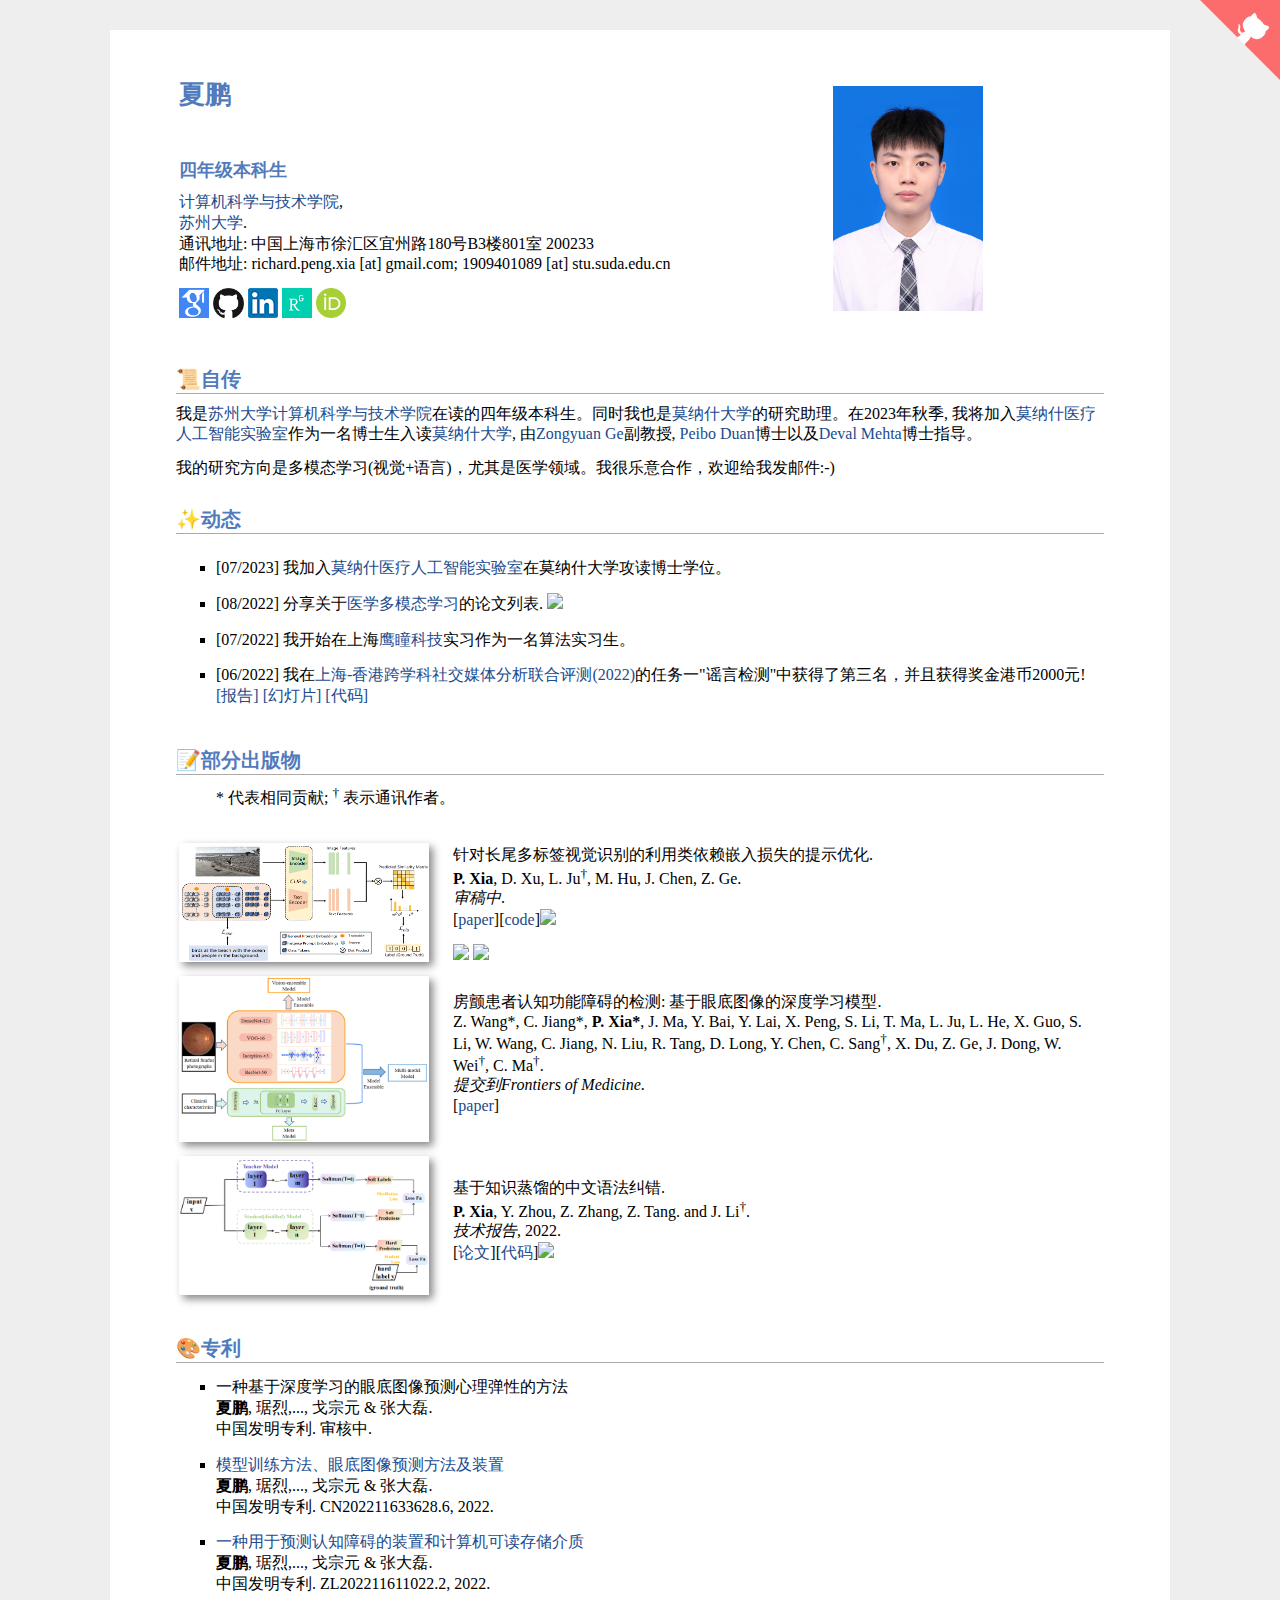
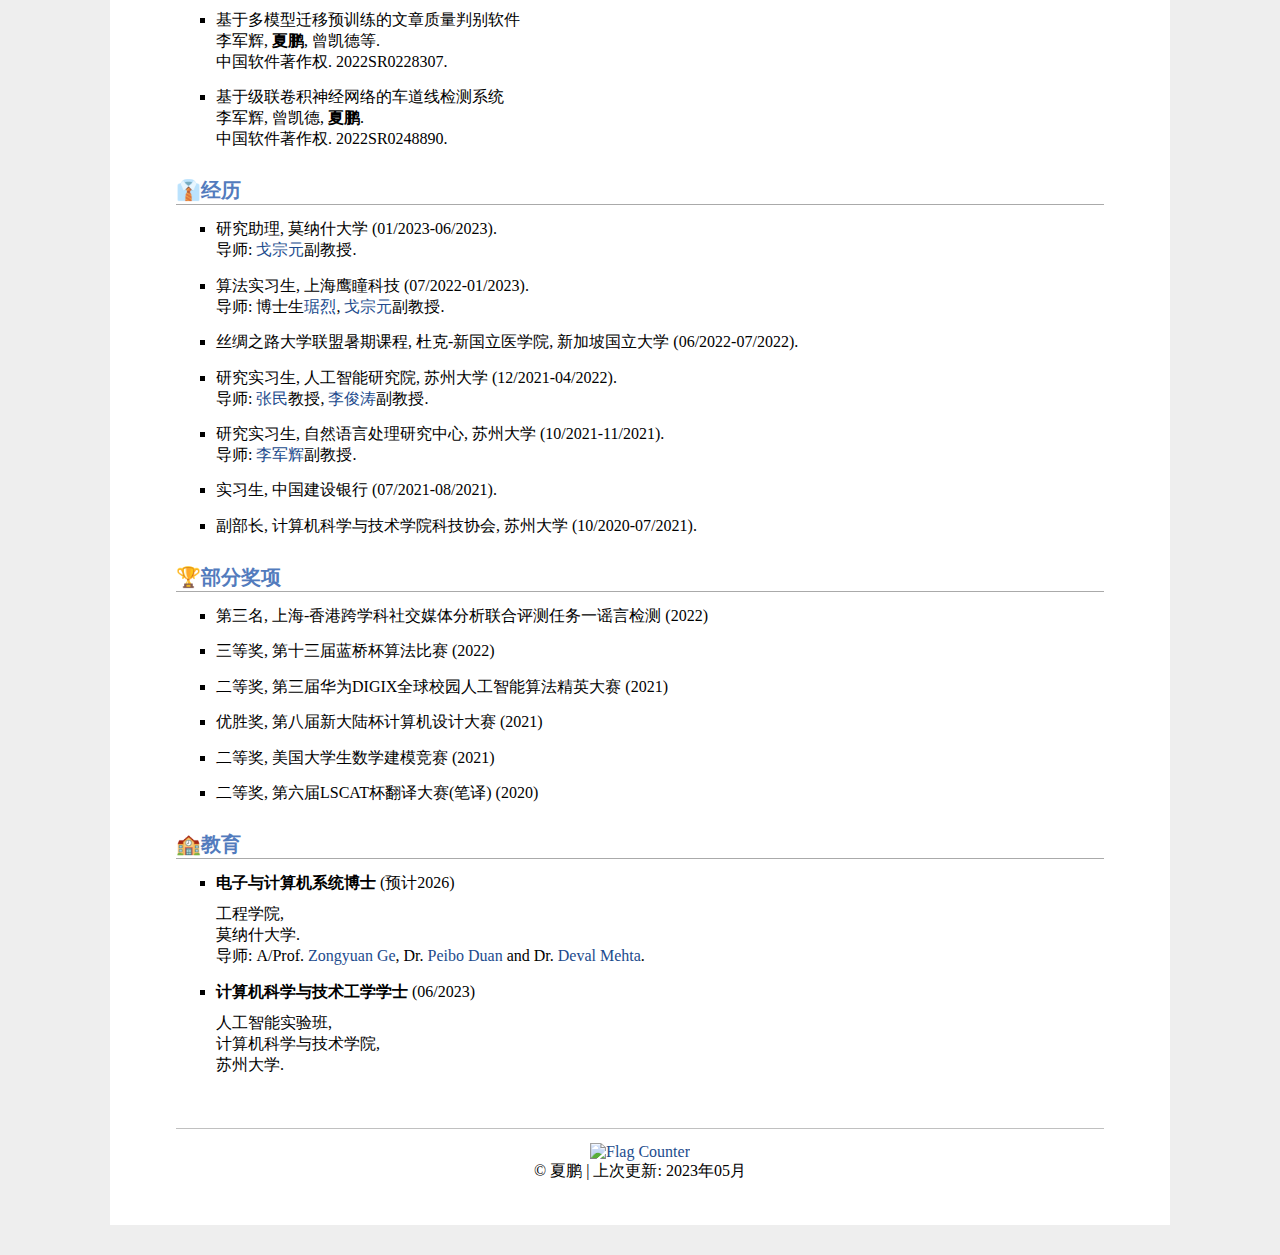
==== commit c53195b6: "update index.html" ====
--- a/cn_homepage.html
+++ b/cn_homepage.html
@@ -115,9 +115,12 @@
 		</td>		
 		<td> 针对长尾多标签视觉识别的利用类依赖嵌入损失的提示优化. <br>
 			<b>P. Xia</b>, D. Xu, L. Ju<sup>†</sup>, M. Hu, J. Chen, Z. Ge. <br>
-		<em>提交到International Conference on Computer Vision(<i><b>ICCV</b></i>)</em>, 2023.
+		<!-- <em>提交到International Conference on Computer Vision(<i><b>ICCV</b></i>)</em>, 2023. -->
+		<em>审稿中</em>.
 		<p>[<a href="https://arxiv.org/pdf/2305.04536" target="_blank">paper</a>][<a href="https://github.com/richard-peng-xia/LMPT" target="_blank">code</a>]<a href="https://github.com/richard-peng-xia/LMPT"><img src="https://img.shields.io/github/stars/richard-peng-xia/LMPT?style=social&label=Code+Stars"></img></a></p>
-		</td>
+		<a href="https://paperswithcode.com/sota/long-tail-learning-on-coco-mlt?p=lmpt-prompt-tuning-with-class-specific"><img src="https://img.shields.io/endpoint.svg?url=https://paperswithcode.com/badge/lmpt-prompt-tuning-with-class-specific/long-tail-learning-on-coco-mlt"></img></a>
+		<a href="https://paperswithcode.com/sota/long-tail-learning-on-voc-mlt?p=lmpt-prompt-tuning-with-class-specific"><img src="https://img.shields.io/endpoint.svg?url=https://paperswithcode.com/badge/lmpt-prompt-tuning-with-class-specific/long-tail-learning-on-voc-mlt"></img></a>
+	</td>
 	</tr>
 	<tr>&nbsp</tr>
 	    <tr>&nbsp</tr>
@@ -168,7 +171,7 @@
 	<li>
 		<a href="https://www.patentstar.com.cn/Search/Detail?ANE=9EFC3CBA7DCA9CGB9EHD6BEABEIA6FAA6EBA5EBA7AFA8DDA">一种用于预测认知障碍的装置和计算机可读存储介质</a><br>
 		<b>夏鹏</b>, 琚烈,..., 戈宗元 & 张大磊.<br>
-		中国发明专利. CN202211611022.2, 2022.<br>
+		中国发明专利. ZL202211611022.2, 2022.<br>
 	</li>
 	<li>
 		
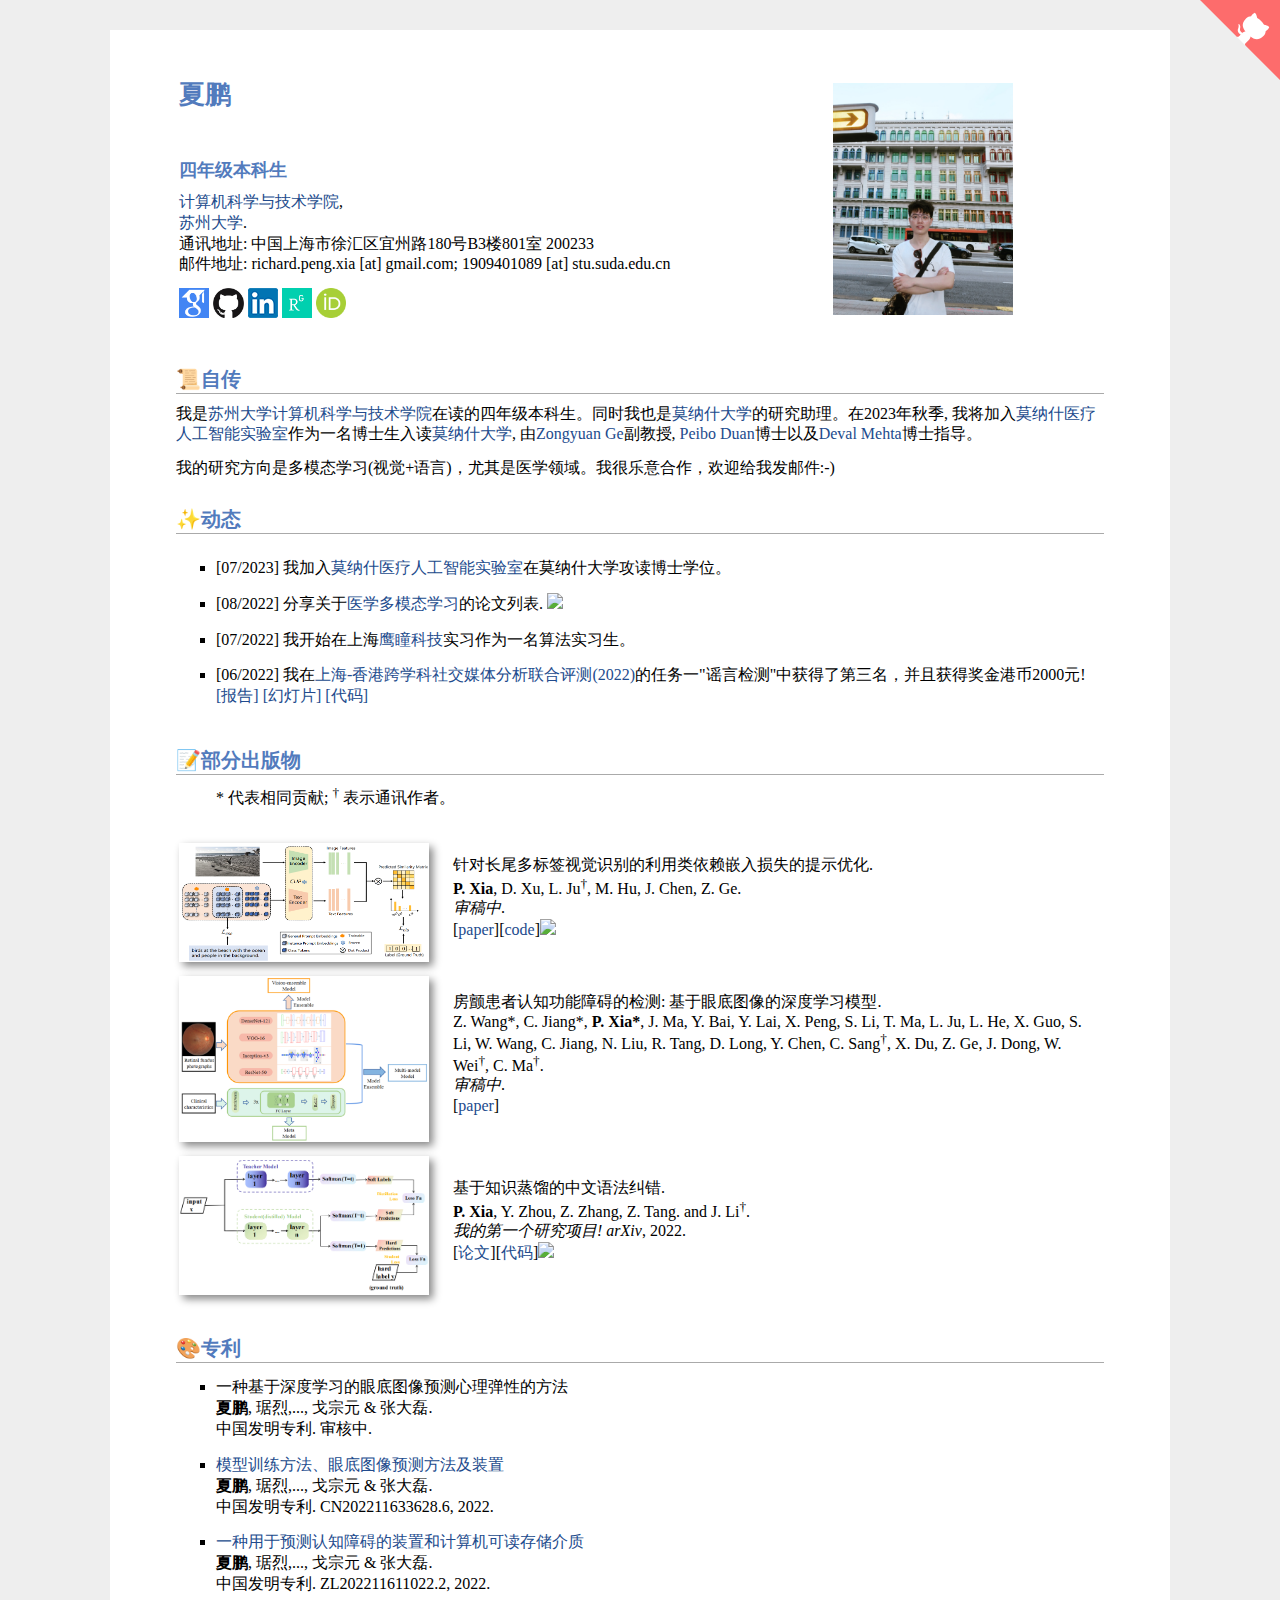
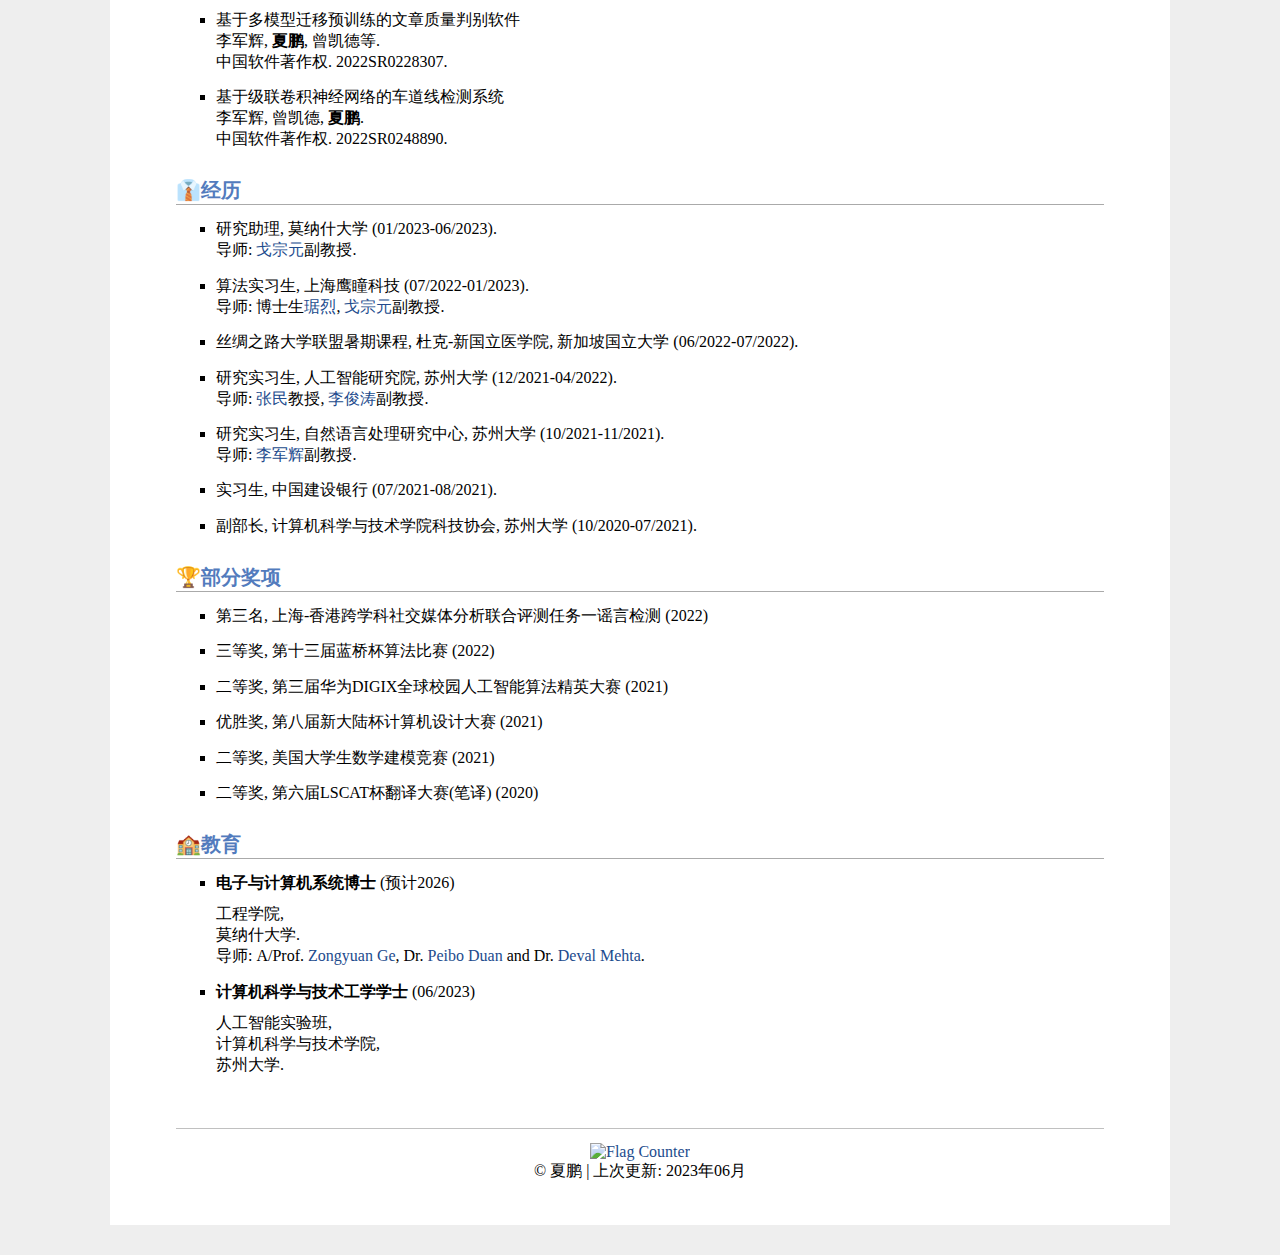
==== commit b92f6929: "update" ====
--- a/cn_homepage.html
+++ b/cn_homepage.html
@@ -55,7 +55,8 @@
 				</p>
 			</td>
 			<td>
-				<img src="./img/xp.jpg" border="0" width="150"><br>
+				<!-- <img src="./img/xp.jpg" border="0" width="150"><br> -->
+				<img src="./img/xp.png" border="0" width="180"><br>
 			</td>
 		</tr><tr>
 	</tr></tbody>
@@ -118,8 +119,6 @@
 		<!-- <em>提交到International Conference on Computer Vision(<i><b>ICCV</b></i>)</em>, 2023. -->
 		<em>审稿中</em>.
 		<p>[<a href="https://arxiv.org/pdf/2305.04536" target="_blank">paper</a>][<a href="https://github.com/richard-peng-xia/LMPT" target="_blank">code</a>]<a href="https://github.com/richard-peng-xia/LMPT"><img src="https://img.shields.io/github/stars/richard-peng-xia/LMPT?style=social&label=Code+Stars"></img></a></p>
-		<a href="https://paperswithcode.com/sota/long-tail-learning-on-coco-mlt?p=lmpt-prompt-tuning-with-class-specific"><img src="https://img.shields.io/endpoint.svg?url=https://paperswithcode.com/badge/lmpt-prompt-tuning-with-class-specific/long-tail-learning-on-coco-mlt"></img></a>
-		<a href="https://paperswithcode.com/sota/long-tail-learning-on-voc-mlt?p=lmpt-prompt-tuning-with-class-specific"><img src="https://img.shields.io/endpoint.svg?url=https://paperswithcode.com/badge/lmpt-prompt-tuning-with-class-specific/long-tail-learning-on-voc-mlt"></img></a>
 	</td>
 	</tr>
 	<tr>&nbsp</tr>
@@ -132,7 +131,7 @@
 		</td>		
 		<td> 房颤患者认知功能障碍的检测: 基于眼底图像的深度学习模型. <br>
 			Z. Wang*, C. Jiang*, <b>P. Xia*</b>, J. Ma, Y. Bai, Y. Lai, X. Peng, S. Li, T. Ma, L. Ju, L. He, X. Guo, S. Li, W. Wang, C. Jiang, N. Liu, R. Tang, D. Long, Y. Chen, C. Sang<sup>†</sup>, X. Du, Z. Ge, J. Dong, W. Wei<sup>†</sup>, C. Ma<sup>†</sup>.  <br>
-		<em>提交到Frontiers of Medicine</em>.
+		<em>审稿中</em>.
 		<p>[<a href="" target="_blank">paper</a>]</p>
 		</td>
 	</tr>
@@ -146,7 +145,7 @@
 		</td>		
 		<td> 基于知识蒸馏的中文语法纠错. <br>
 			<b>P. Xia</b>, Y. Zhou, Z. Zhang, Z. Tang. and J. Li<sup>†</sup>. <br>
-		<em>技术报告</em>, 2022. 
+		<em>我的第一个研究项目!</em>  <em>arXiv</em>, 2022. 
 		<p>[<a href="https://arxiv.org/pdf/2208.00351" target="_blank">论文</a>][<a href="https://github.com/richard-peng-xia/KD-CGEC" target="_blank">代码</a>]<a href="https://github.com/richard-peng-xia/KD-CGEC"><img src="https://img.shields.io/github/stars/richard-peng-xia/KD-CGEC?style=social&label=Code+Stars"></img></a></p>
 		</td>
 	</tr>
@@ -275,7 +274,7 @@
 	<p><center>
 	<a href="https://info.flagcounter.com/0RkS"><img src="https://s05.flagcounter.com/map/0RkS/size_s/txt_000000/border_CCCCCC/pageviews_1/viewers_0/flags_0/" alt="Flag Counter" border="0"></a>
       	<br> 
-	&copy; 夏鹏 | 上次更新: 2023年05月
+	&copy; 夏鹏 | 上次更新: 2023年06月
 		</center></p>
 
 
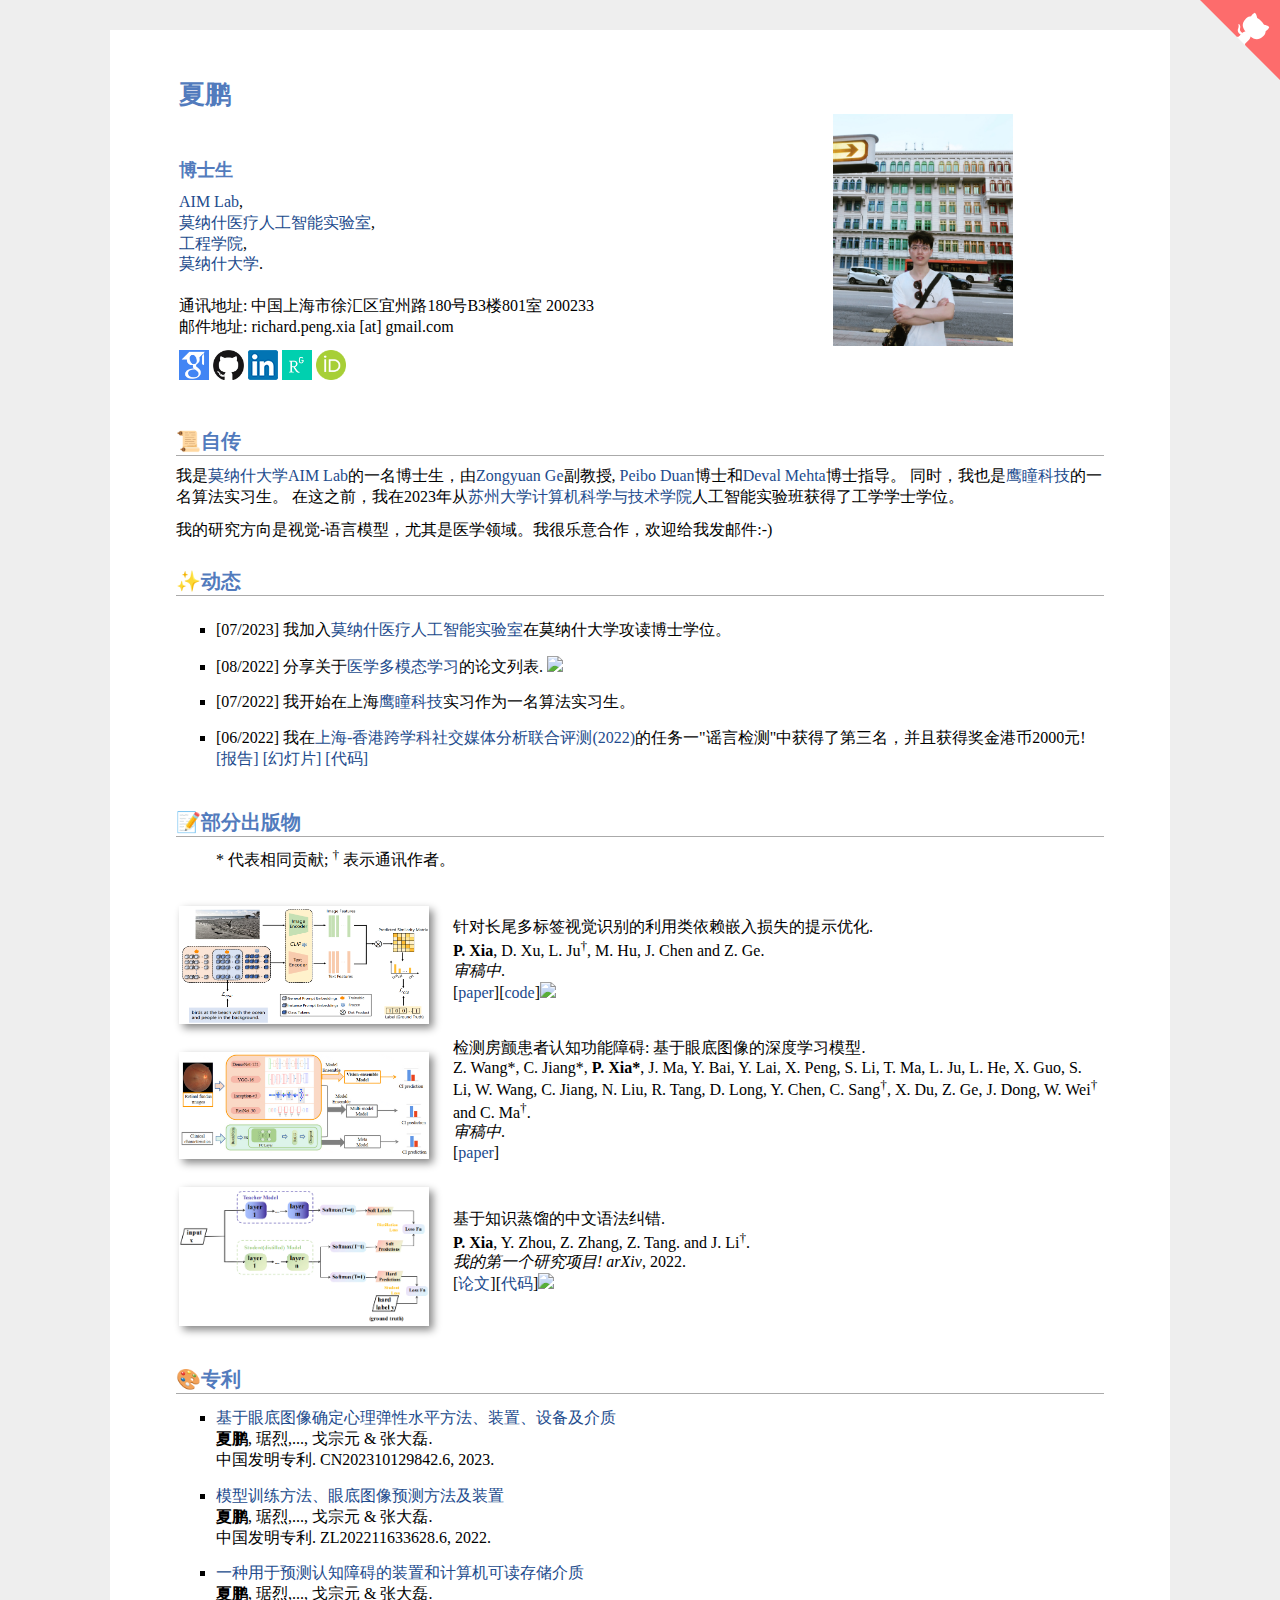
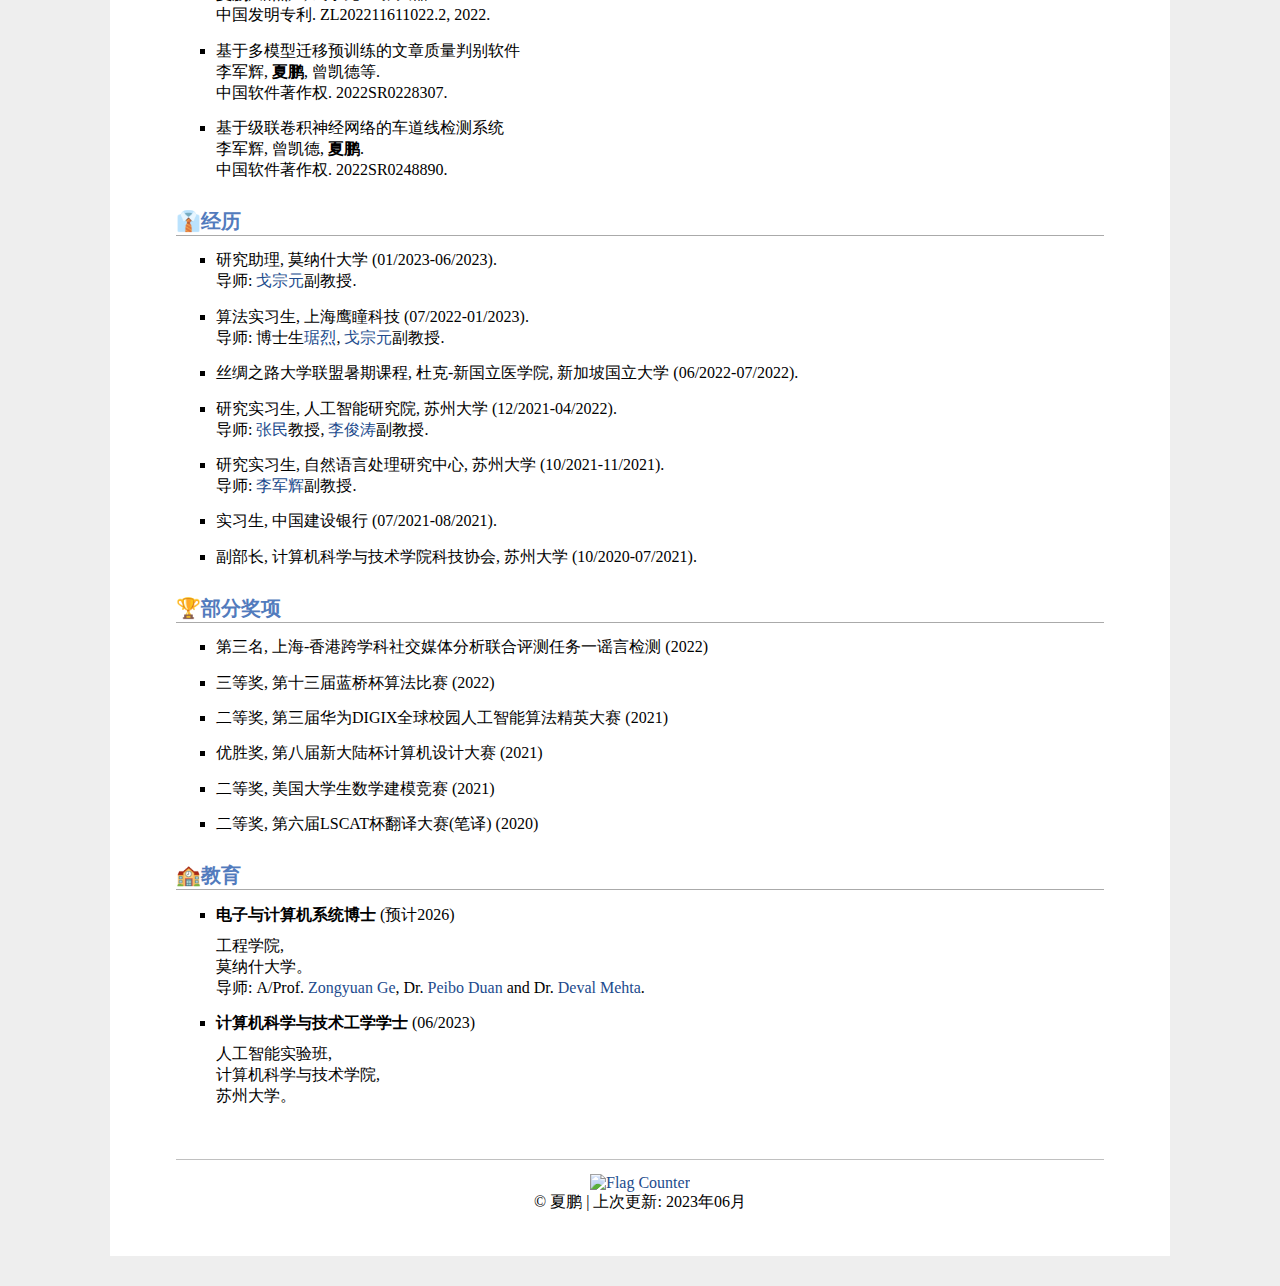
==== commit 44251324: "update" ====
--- a/cn_homepage.html
+++ b/cn_homepage.html
@@ -37,18 +37,20 @@
 				</h1></div>
 
 				<h3>	
-四年级本科生</h3>
+博士生</h3>
 				<p>
-					<a href="http://scst.suda.edu.cn">计算机科学与技术学院</a>,  <br>
-					<a href="https://www.suda.edu.cn/">苏州大学</a>.
+					<a href="https://www.monash.edu/it/aimh-lab">AIM Lab</a>, <br>
+					<a href="https://www.monash.edu/mmai-group">莫纳什医疗人工智能实验室</a>,  <br>
+					<a href="https://www.monash.edu/engineering">工程学院</a>, <br>
+					<a href="https://www.monash.edu/">莫纳什大学</a>. <br>
 					<br>
 					 通讯地址: 中国上海市徐汇区宜州路180号B3楼801室 200233 <br>
-					邮件地址: richard.peng.xia [at] gmail.com; 1909401089 [at] stu.suda.edu.cn
+					邮件地址: richard.peng.xia [at] gmail.com
 				</p>
 				<p> 
 					<a href="https://scholar.google.com/citations?hl=zh-CN&user=0s-4sR4AAAAJ"><img src="./img/google_scholar.png" height="30px" style="margin-bottom:-3px"></a>
 					<a href="https://github.com/richard-peng-xia"><img src="./img/github_s.jpg" height="30px" style="margin-bottom:-3px"></a>
-					<a href="https://www.linkedin.cn/incareer/in/peng-xia-a98783239"><img src="./img/LinkedIn_s.png" height="30px" style="margin-bottom:-3px"></a>
+					<a href="https://www.linkedin.com/in/peng-xia-a98783239"><img src="./img/LinkedIn_s.png" height="30px" style="margin-bottom:-3px"></a>
 					<a href="https://www.researchgate.net/profile/Peng-Xia-26"><img src="./img/rg.png" height="30px" style="margin-bottom:-3px"></a>
 					<a href="https://orcid.org/0000-0003-2676-9128"><img src="./img/orcid.jpeg" height="30px" style="margin-bottom:-3px"></a>
 					
@@ -64,10 +66,11 @@
 
 <h2 id="biography">📜自传</h2>
 <p>
- 	 我是<a href="https://www.suda.edu.cn/">苏州大学</a><a href="http://scst.suda.edu.cn">计算机科学与技术学院</a>在读的四年级本科生。同时我也是<a href="https://www.monash.edu/">莫纳什大学</a>的研究助理。在2023年秋季, 我将加入<a href="https://www.monash.edu/mmai-group">莫纳什医疗人工智能实验室</a>作为一名博士生入读<a href="https://www.monash.edu/">莫纳什大学</a>, 由<a href="https://scholar.google.com.au/citations?user=Q0gUrcIAAAAJ&hl=en">Zongyuan Ge</a>副教授, <a href="https://research.monash.edu/en/persons/ben-duan">Peibo Duan</a>博士以及<a href="https://scholar.google.com/citations?user=bbyetzcAAAAJ&hl=zh-CN&oi=ao">Deval Mehta</a>博士指导。 
+	我是<a href="https://www.monash.edu/">莫纳什大学</a><a href="https://www.monash.edu/it/aimh-lab">AIM Lab</a>的一名博士生，由<a href="https://scholar.google.com.au/citations?user=Q0gUrcIAAAAJ&hl=en">Zongyuan Ge</a>副教授, <a href="https://research.monash.edu/en/persons/ben-duan">Peibo Duan</a>博士和<a href="https://scholar.google.com/citations?user=bbyetzcAAAAJ&hl=zh-CN&oi=ao">Deval Mehta</a>博士指导。 同时，我也是<a href="https://www.airdoc.com/english/index.html">鹰瞳科技</a>的一名算法实习生。
+	在这之前，我在2023年从<a href="https://www.suda.edu.cn/">苏州大学</a><a href="http://scst.suda.edu.cn">计算机科学与技术学院</a>人工智能实验班获得了工学学士学位。
 </p>
 
-<p> 我的研究方向是多模态学习(视觉+语言)，尤其是医学领域。我很乐意合作，欢迎给我发邮件:-) </p>
+<p> 我的研究方向是视觉-语言模型，尤其是医学领域。我很乐意合作，欢迎给我发邮件:-) </p>
 
 <h2>✨动态</h2>
 <div style="overflow: scroll;">	
@@ -89,21 +92,6 @@
 	
 
 <h2 id="publications">📝部分出版物</h2>
-<!-- <ul>
-	* 代表相同贡献; <sup>†</sup> 表示通讯作者。
-</ul>	
-	<h3>预印本</h3>
-<ul>
-	<li>
-		<tr><td> <b>P. Xia</b>, D. Xu, L. Ju, M. Hu, J. Chen and Z. Ge<sup>†</sup>. 针对长尾多标签视觉识别的利用类依赖嵌入损失的提示优化.  </td></tr>
-	</li>
-	<li>
-		<tr><td> Z. Wang*, C. Jiang*, <b>P. Xia*</b>,S. Li, T. Ma, L. Ju, L. He, X. Guo, S. Li, W. Wang, C. Jiang, N. Liu, R. Tang, D. Long, Y. Chen, C. Sang, X. Du, Z. Ge and C. Ma<sup>†</sup>. 房颤患者认知功能障碍的检测: 基于眼底图像的深度学习模型. 提交到Lancet Digital Health.  </td></tr>
-	</li>
-	<li>
-		<tr><td> <b>P. Xia</b>, Y. Zhou, Z. Zhang, Z. Tang. and J. Li<sup>†</sup>. 基于知识蒸馏的中文语法纠错[J]. arXiv preprint arXiv:2208.00351, 2022. <a href="https://arxiv.org/abs/2208.00351">[摘要]</a> <a href="https://arxiv.org/pdf/2208.00351">[论文]</a> <a href="https://github.com/richard-peng-xia/KD-CGEC">[代码]</a> </td></tr>
-	</li>
-</ul>	 -->
 <table id="tbPublications" width="100%">
 	<tbody>
 	<ul>
@@ -115,7 +103,7 @@
 		<img src="./img/fig3.png" width="250px" style="box-shadow: 4px 4px 8px #888" class="center">
 		</td>		
 		<td> 针对长尾多标签视觉识别的利用类依赖嵌入损失的提示优化. <br>
-			<b>P. Xia</b>, D. Xu, L. Ju<sup>†</sup>, M. Hu, J. Chen, Z. Ge. <br>
+			<b>P. Xia</b>, D. Xu, L. Ju<sup>†</sup>, M. Hu, J. Chen and Z. Ge. <br>
 		<!-- <em>提交到International Conference on Computer Vision(<i><b>ICCV</b></i>)</em>, 2023. -->
 		<em>审稿中</em>.
 		<p>[<a href="https://arxiv.org/pdf/2305.04536" target="_blank">paper</a>][<a href="https://github.com/richard-peng-xia/LMPT" target="_blank">code</a>]<a href="https://github.com/richard-peng-xia/LMPT"><img src="https://img.shields.io/github/stars/richard-peng-xia/LMPT?style=social&label=Code+Stars"></img></a></p>
@@ -129,8 +117,8 @@
 		<td width="270">
 		<img src="./img/fig2.png" width="250px" style="box-shadow: 4px 4px 8px #888" class="center">
 		</td>		
-		<td> 房颤患者认知功能障碍的检测: 基于眼底图像的深度学习模型. <br>
-			Z. Wang*, C. Jiang*, <b>P. Xia*</b>, J. Ma, Y. Bai, Y. Lai, X. Peng, S. Li, T. Ma, L. Ju, L. He, X. Guo, S. Li, W. Wang, C. Jiang, N. Liu, R. Tang, D. Long, Y. Chen, C. Sang<sup>†</sup>, X. Du, Z. Ge, J. Dong, W. Wei<sup>†</sup>, C. Ma<sup>†</sup>.  <br>
+		<td> 检测房颤患者认知功能障碍: 基于眼底图像的深度学习模型. <br>
+			Z. Wang*, C. Jiang*, <b>P. Xia*</b>, J. Ma, Y. Bai, Y. Lai, X. Peng, S. Li, T. Ma, L. Ju, L. He, X. Guo, S. Li, W. Wang, C. Jiang, N. Liu, R. Tang, D. Long, Y. Chen, C. Sang<sup>†</sup>, X. Du, Z. Ge, J. Dong, W. Wei<sup>†</sup> and C. Ma<sup>†</sup>.  <br>
 		<em>审稿中</em>.
 		<p>[<a href="" target="_blank">paper</a>]</p>
 		</td>
@@ -158,14 +146,14 @@
 <h2 id="patents">🎨专利</h2>
 <ul>
 	<li>
-		一种基于深度学习的眼底图像预测心理弹性的方法<br>
+		<a href="https://www.patentstar.com.cn/Search/Detail?ANE=9DEA3ADA9HBB9FIH9IHH6CEA8BGA9FDBGGIACEHA9GDE9HEE">基于眼底图像确定心理弹性水平方法、装置、设备及介质</a><br>
 		<b>夏鹏</b>, 琚烈,..., 戈宗元 & 张大磊.<br>
-		中国发明专利. 审核中.<br>
+		中国发明专利. CN202310129842.6, 2023.<br>
 	</li>
 	<li>
 		<a href="https://www.patentstar.com.cn/Search/Detail?ANE=5DAA4BDA9DIE9IDE7BFA7GAA9FCE9EDB5BBA8BBA9HBBADGA">模型训练方法、眼底图像预测方法及装置</a><br>
 		<b>夏鹏</b>, 琚烈,..., 戈宗元 & 张大磊.<br>
-		中国发明专利. CN202211633628.6, 2022.<br>
+		中国发明专利. ZL202211633628.6, 2022.<br>
 	</li>
 	<li>
 		<a href="https://www.patentstar.com.cn/Search/Detail?ANE=9EFC3CBA7DCA9CGB9EHD6BEABEIA6FAA6EBA5EBA7AFA8DDA">一种用于预测认知障碍的装置和计算机可读存储介质</a><br>
@@ -252,7 +240,7 @@
 	<tr><td> <b>电子与计算机系统博士</b> (预计2026) <br/>
 	<div style="line-height:10px"><br/></div>
 	工程学院, <br>
-	莫纳什大学. <br>
+	莫纳什大学。<br>
 	导师: A/Prof. <a href="https://scholar.google.com.au/citations?user=Q0gUrcIAAAAJ&hl=en">Zongyuan Ge</a>, Dr. <a href="https://research.monash.edu/en/persons/ben-duan">Peibo Duan</a> and Dr. <a href="https://scholar.google.com/citations?user=bbyetzcAAAAJ&hl=zh-CN&oi=ao">Deval Mehta</a>. <br>
 	</td></tr>
 </li>
@@ -262,8 +250,7 @@
 	<div style="line-height:10px"><br/></div>
 	人工智能实验班, <br>
 	计算机科学与技术学院, <br>
-	苏州大学. <br>
-	<!-- Advisor: A/Prof. <a href="https://dblp.uni-trier.de/pid/08/500.html">Junhui Li</a> and A/Prof. <a href="https://lijuntaopku.github.io/">Juntao Li</a>. <br>	 -->
+	苏州大学。<br>
 	</td></tr>
 </li>
 </ul>	
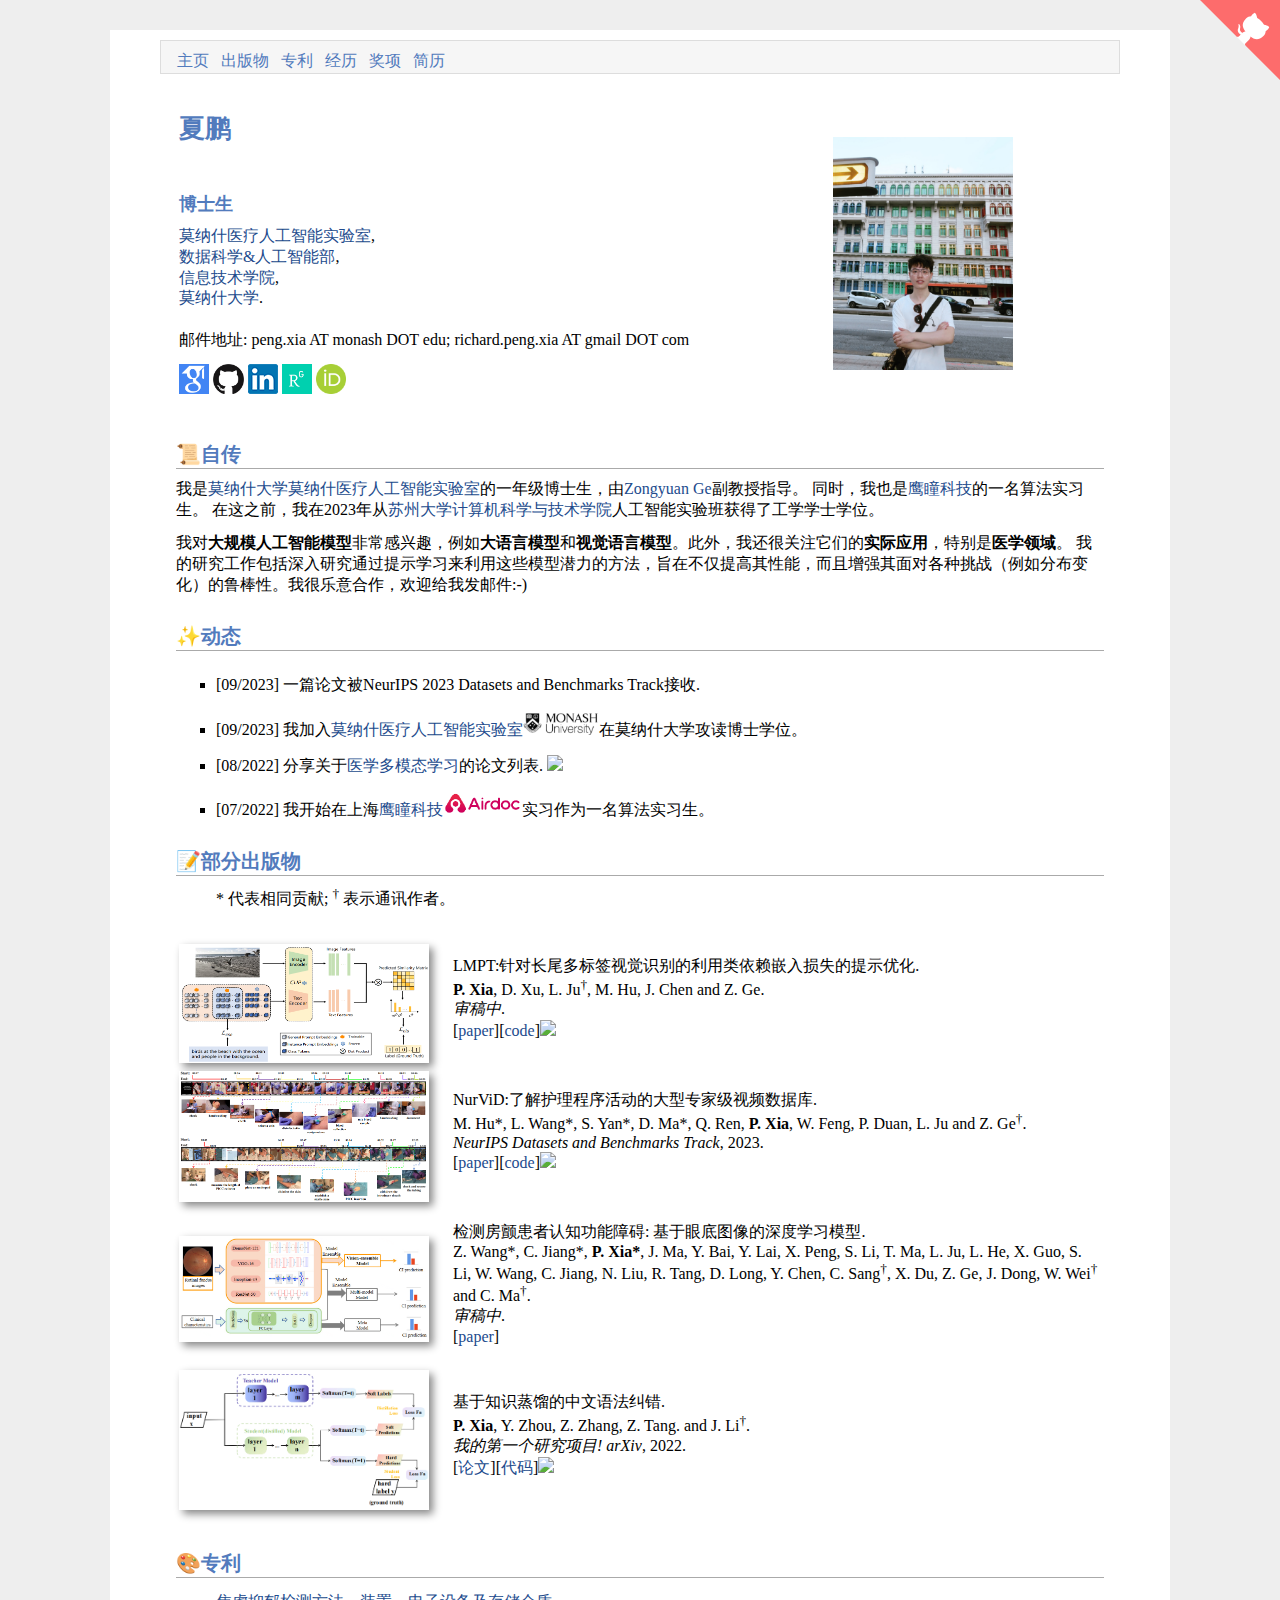
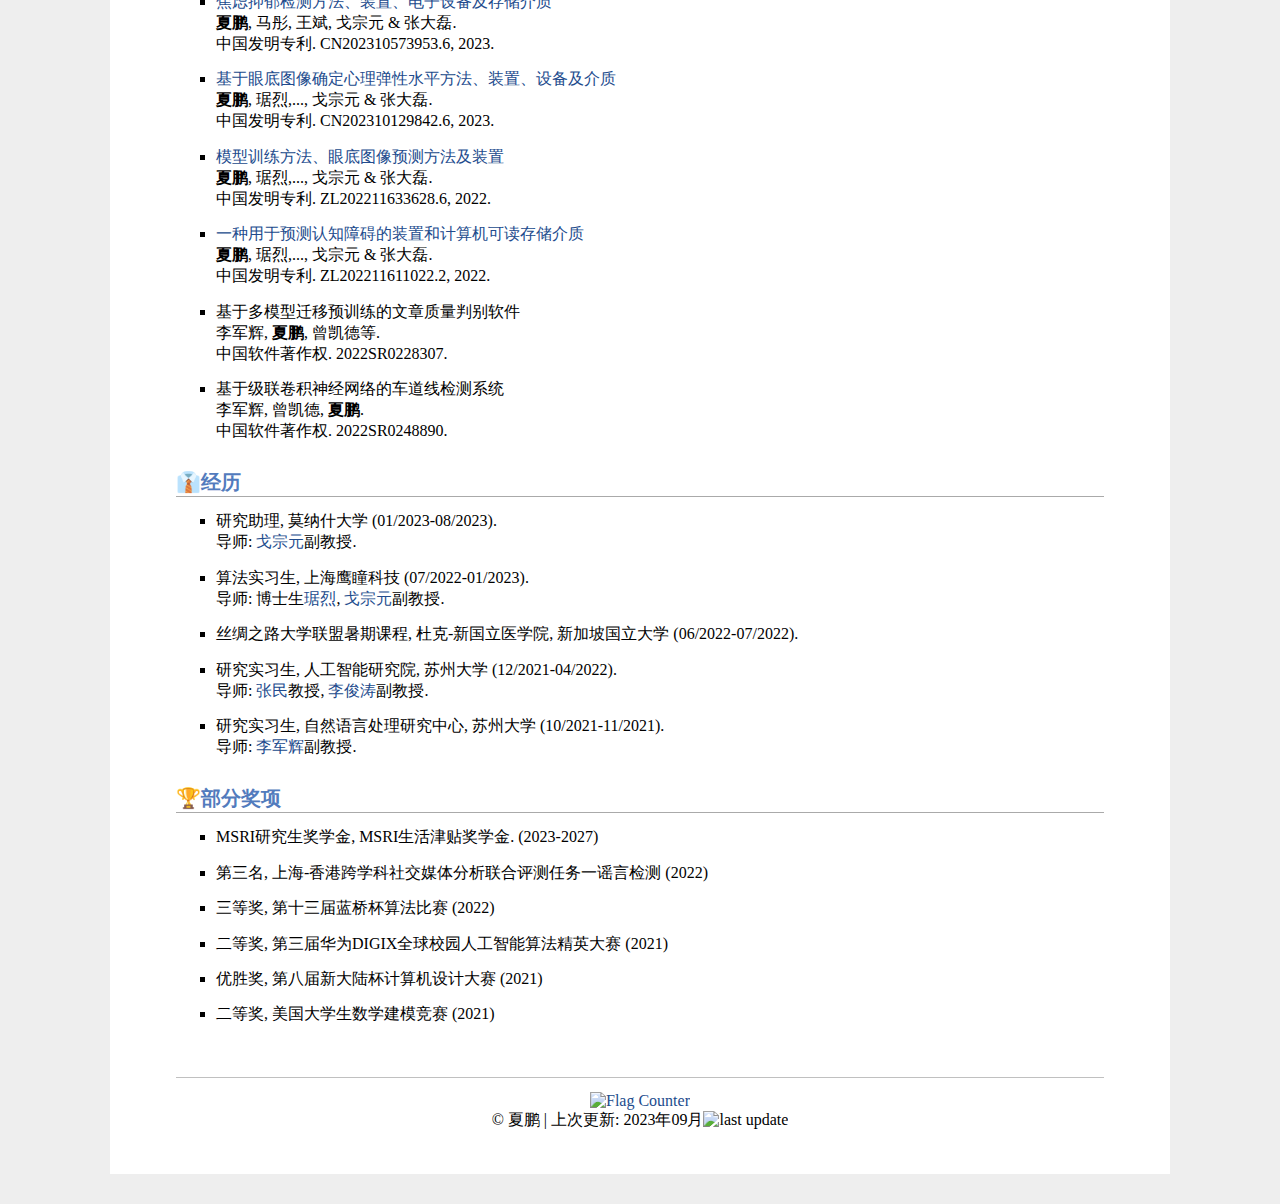
==== commit 8a65a94e: "update" ====
--- a/cn_homepage.html
+++ b/cn_homepage.html
@@ -6,7 +6,7 @@
 <link rel="icon" href="./img/nft_1~2.png" sizes="50x50">
 <meta http-equiv="Content-Type" content="text/html;charset=utf-8" />
 
-<meta name="keywords" content="Peng Xia, Xia Peng, AI, CS, Soochow University, Monash University"> 
+<meta name="keywords" content="Peng Xia, Xia Peng, AI, CS, Monash University"> 
 <meta name="description" content="Peng Xia&#39;s homepage">
 <meta name="google-site-verification" content="X2QFrl-bPeg9AdlMt4VKT9v6MJUSTCf-SrY3CvKt4Zs" />
 <link rel="stylesheet" href="jemdoc.css" type="text/css">
@@ -23,6 +23,18 @@
 
 </head>
 <body>
+
+<nav class="navbar navbar-dark navbar-expand-lg fixed-top">
+    <div id="layout-menu">
+        <a href="#">主页</a>
+        <a href="#publications">出版物</a>
+        <a href="#patents">专利</a>
+        <a href="#experiences">经历</a>
+        <a href="#awards">奖项</a>
+        <a href="">简历</a>
+    </div>
+</nav>
+
 <div id="layout-content" style="margin-top:25px">
  <a href="https://github.com/richard-peng-xia" class="github-corner"><svg width="80" height="80" viewBox="0 0 250 250" style="fill:#FD6C6C; color:#fff; position: absolute; top: 0; border: 0; right: 0;"><path d="M0,0 L115,115 L130,115 L142,142 L250,250 L250,0 Z"></path><path d="M128.3,109.0 C113.8,99.7 119.0,89.6 119.0,89.6 C122.0,82.7 120.5,78.6 120.5,78.6 C119.2,72.0 123.4,76.3 123.4,76.3 C127.3,80.9 125.5,87.3 125.5,87.3 C122.9,97.6 130.6,101.9 134.4,103.2" fill="currentColor" style="transform-origin: 130px 106px;" class="octo-arm"></path><path d="M115.0,115.0 C114.9,115.1 118.7,116.5 119.8,115.4 L133.7,101.6 C136.9,99.2 139.9,98.4 142.2,98.6 C133.8,88.0 127.5,74.4 143.8,58.0 C148.5,53.4 154.0,51.2 159.7,51.0 C160.3,49.4 163.2,43.6 171.4,40.1 C171.4,40.1 176.1,42.5 178.8,56.2 C183.1,58.6 187.2,61.8 190.9,65.4 C194.5,69.0 197.7,73.2 200.1,77.6 C213.8,80.2 216.3,84.9 216.3,84.9 C212.7,93.1 206.9,96.0 205.4,96.6 C205.1,102.4 203.0,107.8 198.3,112.5 C181.9,128.9 168.3,122.5 157.7,114.1 C157.9,116.9 156.7,120.9 152.7,124.9 L141.0,136.5 C139.8,137.7 141.6,141.9 141.8,141.8 Z" fill="currentColor" class="octo-body"></path></svg></a><style>.github-corner:hover .octo-arm{animation:octocat-wave 560ms ease-in-out}@keyframes octocat-wave{0%,100%{transform:rotate(0)}20%,60%{transform:rotate(-25deg)}40%,80%{transform:rotate(10deg)}}@media (max-width:500px){.github-corner:hover .octo-arm{animation:none}.github-corner .octo-arm{animation:octocat-wave 560ms ease-in-out}}</style>
 <style type="text/css">
@@ -39,50 +51,52 @@
 				<h3>	
 博士生</h3>
 				<p>
-					<a href="https://www.monash.edu/it/aimh-lab">AIM Lab</a>, <br>
 					<a href="https://www.monash.edu/mmai-group">莫纳什医疗人工智能实验室</a>,  <br>
-					<a href="https://www.monash.edu/engineering">工程学院</a>, <br>
+					<a href="https://research.monash.edu/en/organisations/department-of-data-science-ai">数据科学&人工智能部</a>, <br>
+					<a href="https://www.monash.edu/it">信息技术学院</a>, <br>
 					<a href="https://www.monash.edu/">莫纳什大学</a>. <br>
 					<br>
-					 通讯地址: 中国上海市徐汇区宜州路180号B3楼801室 200233 <br>
-					邮件地址: richard.peng.xia [at] gmail.com
+					邮件地址: peng.xia AT monash DOT edu; richard.peng.xia AT gmail DOT com
 				</p>
 				<p> 
 					<a href="https://scholar.google.com/citations?hl=zh-CN&user=0s-4sR4AAAAJ"><img src="./img/google_scholar.png" height="30px" style="margin-bottom:-3px"></a>
 					<a href="https://github.com/richard-peng-xia"><img src="./img/github_s.jpg" height="30px" style="margin-bottom:-3px"></a>
-					<a href="https://www.linkedin.com/in/peng-xia-a98783239"><img src="./img/LinkedIn_s.png" height="30px" style="margin-bottom:-3px"></a>
+					<a href="https://www.linkedin.com/in/peng-xia-a98783239/"><img src="./img/LinkedIn_s.png" height="30px" style="margin-bottom:-3px"></a>
 					<a href="https://www.researchgate.net/profile/Peng-Xia-26"><img src="./img/rg.png" height="30px" style="margin-bottom:-3px"></a>
 					<a href="https://orcid.org/0000-0003-2676-9128"><img src="./img/orcid.jpeg" height="30px" style="margin-bottom:-3px"></a>
 					
 				</p>
 			</td>
 			<td>
-				<!-- <img src="./img/xp.jpg" border="0" width="150"><br> -->
 				<img src="./img/xp.png" border="0" width="180"><br>
 			</td>
 		</tr><tr>
 	</tr></tbody>
 </table>
 
-<h2 id="biography">📜自传</h2>
+<h2>📜自传</h2>
 <p>
-	我是<a href="https://www.monash.edu/">莫纳什大学</a><a href="https://www.monash.edu/it/aimh-lab">AIM Lab</a>的一名博士生，由<a href="https://scholar.google.com.au/citations?user=Q0gUrcIAAAAJ&hl=en">Zongyuan Ge</a>副教授, <a href="https://research.monash.edu/en/persons/ben-duan">Peibo Duan</a>博士和<a href="https://scholar.google.com/citations?user=bbyetzcAAAAJ&hl=zh-CN&oi=ao">Deval Mehta</a>博士指导。 同时，我也是<a href="https://www.airdoc.com/english/index.html">鹰瞳科技</a>的一名算法实习生。
+	我是<a href="https://www.monash.edu/">莫纳什大学</a><a href="https://www.monash.edu/mmai-group">莫纳什医疗人工智能实验室</a>的一年级博士生，由<a href="https://scholar.google.com.au/citations?user=Q0gUrcIAAAAJ&hl=en">Zongyuan Ge</a>副教授指导。 同时，我也是<a href="https://www.airdoc.com/english/index.html">鹰瞳科技</a>的一名算法实习生。
 	在这之前，我在2023年从<a href="https://www.suda.edu.cn/">苏州大学</a><a href="http://scst.suda.edu.cn">计算机科学与技术学院</a>人工智能实验班获得了工学学士学位。
 </p>
 
-<p> 我的研究方向是视觉-语言模型，尤其是医学领域。我很乐意合作，欢迎给我发邮件:-) </p>
+<p> 我对<b>大规模人工智能模型</b>非常感兴趣，例如<b>大语言模型</b>和<b>视觉语言模型</b>。此外，我还很关注它们的<b>实际应用</b>，特别是<b>医学领域</b>。
+我的研究工作包括深入研究通过提示学习来利用这些模型潜力的方法，旨在不仅提高其性能，而且增强其面对各种挑战（例如分布变化）的鲁棒性。我很乐意合作，欢迎给我发邮件:-) </p>
 
 <h2>✨动态</h2>
-<div style="overflow: scroll;">	
-<ul>
-	<li>
-		[07/2023] 我加入<a href="https://www.monash.edu/mmai-group">莫纳什医疗人工智能实验室</a>在莫纳什大学攻读博士学位。
+<div style="height: 160px; overflow: auto;">	
+<ul>
+	<li>
+		[09/2023] 一篇论文被NeurIPS 2023 Datasets and Benchmarks Track接收.
+	</li>
+	<li>
+		[09/2023] 我加入<a href="https://www.monash.edu/mmai-group">莫纳什医疗人工智能实验室</a><img src="./img/monash.png" height="24px">在莫纳什大学攻读博士学位。
 	</li>
 	<li>
 		[08/2022] 分享关于<a href="https://github.com/richard-peng-xia/awesome-multimodal-in-medical-imaging">医学多模态学习</a>的论文列表. <a href="https://github.com/richard-peng-xia/awesome-multimodal-in-medical-imaging"><img src="https://img.shields.io/github/stars/richard-peng-xia/awesome-multimodal-in-medical-imaging?style=social&label=Code+Stars"></img></a>
 	</li>
 	<li>
-		[07/2022] 我开始在上海<a href="https://www.airdoc.com/english/index.html">鹰瞳科技</a>实习作为一名算法实习生。
+		[07/2022] 我开始在上海<a href="https://www.airdoc.com/english/index.html">鹰瞳科技</a><img src="./img/airdoc.png" height="24px">实习作为一名算法实习生。
 	</li>
 	<li>
 		[06/2022] 我在<a href="http://fudan-disc.com/sharedtask/social22/">上海-香港跨学科社交媒体分析联合评测(2022)</a>的任务一"谣言检测"中获得了第三名，并且获得奖金港币2000元! <a href="./assets/shanghai_hk_shared_task_report.pdf">[报告]</a>  <a href="./assets/shanghai_hk_shared_task_slide.pdf">[幻灯片]</a> <a href="https://github.com/richard-peng-xia/Trigger-Identification">[代码]</a>
@@ -102,12 +116,27 @@
 		<td width="270">
 		<img src="./img/fig3.png" width="250px" style="box-shadow: 4px 4px 8px #888" class="center">
 		</td>		
-		<td> 针对长尾多标签视觉识别的利用类依赖嵌入损失的提示优化. <br>
+		<td> LMPT:针对长尾多标签视觉识别的利用类依赖嵌入损失的提示优化. <br>
 			<b>P. Xia</b>, D. Xu, L. Ju<sup>†</sup>, M. Hu, J. Chen and Z. Ge. <br>
-		<!-- <em>提交到International Conference on Computer Vision(<i><b>ICCV</b></i>)</em>, 2023. -->
+		<!-- <em>提交到<i>AAAI</i></em>, 2024. -->
 		<em>审稿中</em>.
 		<p>[<a href="https://arxiv.org/pdf/2305.04536" target="_blank">paper</a>][<a href="https://github.com/richard-peng-xia/LMPT" target="_blank">code</a>]<a href="https://github.com/richard-peng-xia/LMPT"><img src="https://img.shields.io/github/stars/richard-peng-xia/LMPT?style=social&label=Code+Stars"></img></a></p>
 	</td>
+
+	<tr>
+		<td width="270">
+		<img src="./img/fig4.png" width="250px" style="box-shadow: 4px 4px 8px #888" class="center">
+		</td>		
+		<td> NurViD:了解护理程序活动的大型专家级视频数据库. <br>
+			M. Hu*, L. Wang*, S. Yan*, D. Ma*, Q. Ren, <b>P. Xia</b>, W. Feng, P. Duan, L. Ju and Z. Ge<sup>†</sup>. <br>
+		<em><i>NeurIPS Datasets and Benchmarks Track</i></em>, 2023.
+		<p>[<a href="https://openreview.net/pdf?id=tIW4kbnJIM" target="_blank">paper</a>][<a href="https://github.com/minghu0830/NurViD-benchmark" target="_blank">code</a>]<a href="https://github.com/minghu0830/NurViD-benchmark"><img src="https://img.shields.io/github/stars/minghu0830/NurViD-benchmark?style=social&label=Code+Stars"></img></a></p>
+	</td>
+	</tr>
+	<tr>&nbsp</tr>
+	<tr>&nbsp</tr>
+	<tr>&nbsp</tr>
+
 	</tr>
 	<tr>&nbsp</tr>
 	    <tr>&nbsp</tr>
@@ -146,6 +175,11 @@
 <h2 id="patents">🎨专利</h2>
 <ul>
 	<li>
+		<a href="https://www.patentstar.com.cn/Search/Detail?ANE=AIHA7BGA9GFE9EHF9HBA3DAACHHAEGIA7DBAAAIA9FCD9DFC">焦虑抑郁检测方法、装置、电子设备及存储介质</a><br>
+		<b>夏鹏</b>, 马彤, 王斌, 戈宗元 & 张大磊.<br>
+		中国发明专利. CN202310573953.6, 2023.<br>
+	</li>
+	<li>
 		<a href="https://www.patentstar.com.cn/Search/Detail?ANE=9DEA3ADA9HBB9FIH9IHH6CEA8BGA9FDBGGIACEHA9GDE9HEE">基于眼底图像确定心理弹性水平方法、装置、设备及介质</a><br>
 		<b>夏鹏</b>, 琚烈,..., 戈宗元 & 张大磊.<br>
 		中国发明专利. CN202310129842.6, 2023.<br>
@@ -177,7 +211,7 @@
 <h2 id="experiences">👔经历</h2>
 <ul>
 <li>	
-	<tr><td> 研究助理, 莫纳什大学 (01/2023-06/2023). <br>
+	<tr><td> 研究助理, 莫纳什大学 (01/2023-08/2023). <br>
 	导师: <a href="https://scholar.google.com.au/citations?user=Q0gUrcIAAAAJ&hl=en">戈宗元</a>副教授. <br>
 	</td></tr>
 </li>
@@ -199,14 +233,6 @@
 	<tr><td> 研究实习生, 自然语言处理研究中心, 苏州大学 (10/2021-11/2021). <br> 
 	导师: <a href="https://dblp.uni-trier.de/pid/08/500.html">李军辉</a>副教授. <br>	
 	</td></tr>
-</li>
-<li>	
-	<tr><td> 实习生, 中国建设银行 (07/2021-08/2021). <br>
-	</td></tr>
-</li>
-<li>
-	<tr><td> 副部长, 计算机科学与技术学院科技协会, 苏州大学 (10/2020-07/2021). <br>
-	</td></tr>
 </li>	
 </ul>	
 	
@@ -215,6 +241,9 @@
 <h2 id="awards">🏆部分奖项</h2>
 <ul>
 	<li>
+		<tr><td> MSRI研究生奖学金, MSRI生活津贴奖学金. (2023-2027) </td></tr>
+	</li>
+	<li>
 		<tr><td> 第三名, 上海-香港跨学科社交媒体分析联合评测任务一谣言检测 (2022) </td></tr>
 	</li>
 	<li>
@@ -229,31 +258,8 @@
 	<li>
 		<tr><td> 二等奖, 美国大学生数学建模竞赛 (2021) </td></tr>
 	</li>
-	<li>
-		<tr><td> 二等奖, 第六届LSCAT杯翻译大赛(笔译) (2020) </td></tr>
-	</li>
 </ul>
 
-<h2 id="education">🏫教育</h2>
-<ul>
-<li>	
-	<tr><td> <b>电子与计算机系统博士</b> (预计2026) <br/>
-	<div style="line-height:10px"><br/></div>
-	工程学院, <br>
-	莫纳什大学。<br>
-	导师: A/Prof. <a href="https://scholar.google.com.au/citations?user=Q0gUrcIAAAAJ&hl=en">Zongyuan Ge</a>, Dr. <a href="https://research.monash.edu/en/persons/ben-duan">Peibo Duan</a> and Dr. <a href="https://scholar.google.com/citations?user=bbyetzcAAAAJ&hl=zh-CN&oi=ao">Deval Mehta</a>. <br>
-	</td></tr>
-</li>
-
-<li>	
-	<tr><td> <b>计算机科学与技术工学学士</b> (06/2023) <br/>
-	<div style="line-height:10px"><br/></div>
-	人工智能实验班, <br>
-	计算机科学与技术学院, <br>
-	苏州大学。<br>
-	</td></tr>
-</li>
-</ul>	
 
 <div id="footer">
 	<div id="footer-text"></div>
@@ -261,7 +267,7 @@
 	<p><center>
 	<a href="https://info.flagcounter.com/0RkS"><img src="https://s05.flagcounter.com/map/0RkS/size_s/txt_000000/border_CCCCCC/pageviews_1/viewers_0/flags_0/" alt="Flag Counter" border="0"></a>
       	<br> 
-	&copy; 夏鹏 | 上次更新: 2023年06月
+	&copy; 夏鹏 | 上次更新: 2023年09月<img src="https://img.shields.io/github/last-commit/xiapeng1110/xiapeng1110.github.io" alt="last update" />
 		</center></p>
 
 
